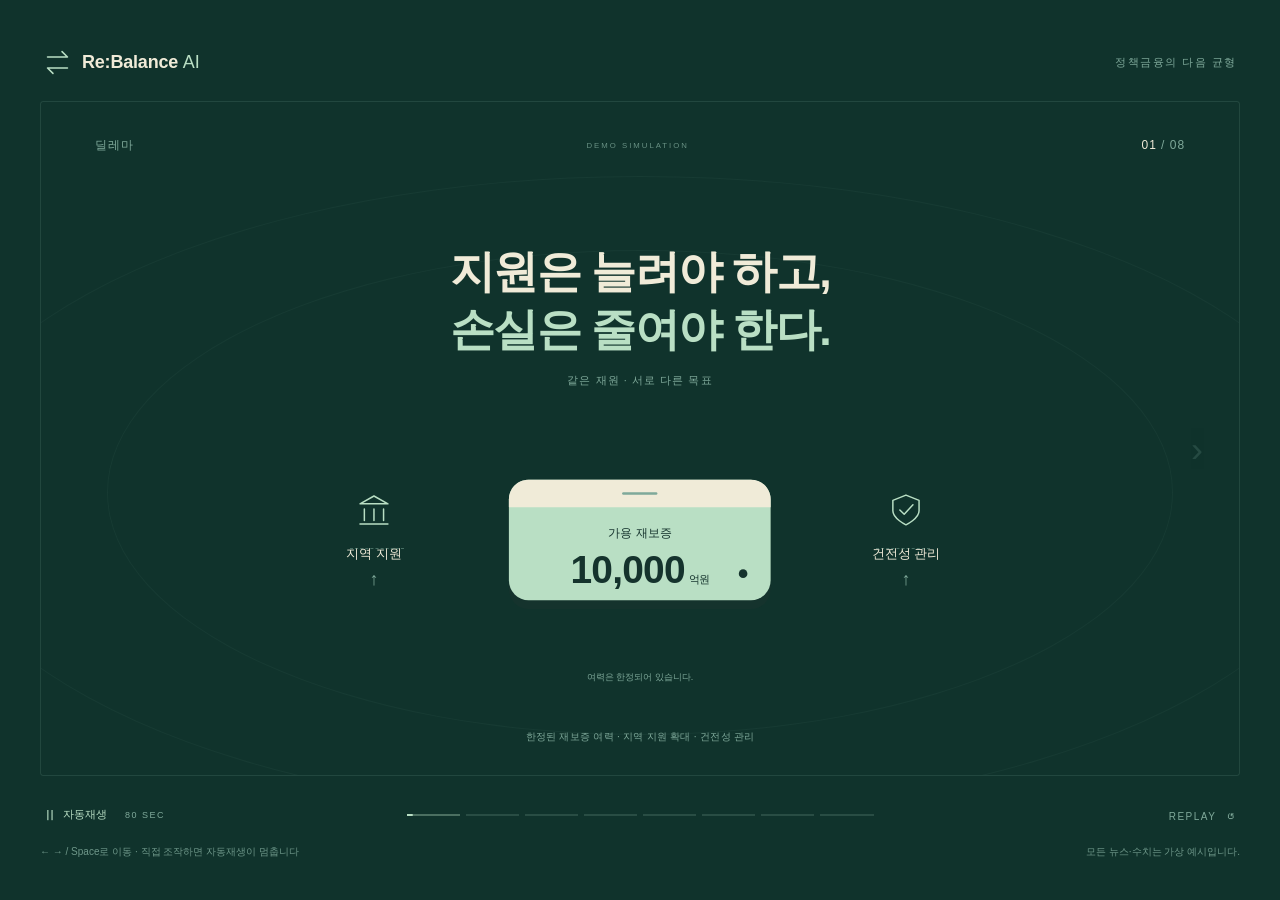
==== index.html @ 1bd6ced4 "Add Re:Balance AI interactive financial motion demo" ====
<!doctype html>
<html lang="ko">
  <head>
    <meta charset="utf-8">
    <meta name="viewport" content="width=device-width, initial-scale=1">
    <meta name="theme-color" content="#10332C">
    <meta name="description" content="Re:Balance AI — 지역경제 신호를 정책금융의 선택지로. 80초 인터랙티브 모션그래픽 데모.">
    <title>Re:Balance AI · 정책금융을 설계하는 AI</title>
    <link rel="icon" href="data:image/svg+xml,%3Csvg xmlns='http://www.w3.org/2000/svg' viewBox='0 0 64 64'%3E%3Crect width='64' height='64' rx='16' fill='%2310332C'/%3E%3Cpath d='M17 24h30l-9-9M47 40H17l9 9' stroke='%23B9DFC4' stroke-width='5' fill='none'/%3E%3C/svg%3E">
    <link rel="stylesheet" href="styles.css">
    <script src="app.js" defer></script>
  </head>
  <body>
    <svg class="svg-library" xmlns="http://www.w3.org/2000/svg" aria-hidden="true">
      <defs>
        <symbol id="icon-balance" viewBox="0 0 32 32"><path d="M5 10h22l-6-6M27 22H5l6 6"/></symbol>
        <symbol id="icon-check" viewBox="0 0 24 24"><path d="m5 12 4 4L19 6"/></symbol>
        <symbol id="icon-arrow" viewBox="0 0 24 24"><path d="M5 12h14m-6-6 6 6-6 6"/></symbol>
        <symbol id="icon-bank" viewBox="0 0 48 48"><path d="m8 17 16-9 16 9H8Zm5 6v13m11-13v13m11-13v13M8 40h32"/></symbol>
        <symbol id="icon-shield" viewBox="0 0 48 48"><path d="m24 7 15 6v12c0 9-15 16-15 16S9 34 9 25V13l15-6Z"/><path d="m17 24 5 5 10-11"/></symbol>
        <symbol id="icon-document" viewBox="0 0 48 48"><path d="M12 7h17l8 8v26H12V7Zm17 0v9h8M18 23h13M18 29h13M18 35h7"/></symbol>
        <symbol id="icon-coin" viewBox="0 0 48 48"><circle cx="24" cy="24" r="17"/><path d="M17 20h14m-14 8h14m-7-14v20"/></symbol>
        <symbol id="icon-trend" viewBox="0 0 48 48"><path d="M10 36V12m0 24h29M15 29l9-10 6 5 9-13m-9 0h9v9"/></symbol>
        <symbol id="object-pool" viewBox="0 0 320 170">
          <rect x="8" y="26" width="304" height="140" rx="23" fill="var(--dark)"/>
          <rect x="8" y="16" width="304" height="140" rx="23" fill="var(--mint)"/>
          <path d="M31 16h258c13 0 23 10 23 23v9H8v-9c0-13 10-23 23-23Z" fill="var(--cream)"/>
          <path d="M141 32h38" stroke="var(--muted)" stroke-width="3" stroke-linecap="round"/>
          <circle cx="280" cy="125" r="5" fill="var(--dark)"/>
        </symbol>
      </defs>
    </svg>

    <main class="experience" aria-label="Re:Balance AI 인터랙티브 제품 데모">
      <header class="masthead">
        <a class="wordmark" href="#" id="brand-replay" aria-label="Re:Balance AI 처음부터 재생">
          <svg class="icon brand-icon" aria-hidden="true"><use href="#icon-balance"/></svg>
          <span>Re:Balance <span class="wordmark-ai">AI</span></span>
        </a>
        <span class="masthead-note">정책금융의 다음 균형</span>
      </header>

      <section class="stage" id="stage" aria-label="8개 장면의 모션그래픽" aria-describedby="instructions">
        <div class="orbit orbit-one" aria-hidden="true"></div>
        <div class="orbit orbit-two" aria-hidden="true"></div>
        <div class="stage-meta">
          <span id="chapter">딜레마</span>
          <span class="simulation-label">DEMO SIMULATION</span>
          <span id="scene-number">01 <span class="total">/ 08</span></span>
        </div>
        <div class="scene-host" id="scene-host"></div>
        <button class="edge-nav edge-prev" id="edge-prev" aria-label="이전 장면" disabled><span>‹</span></button>
        <button class="edge-nav edge-next" id="edge-next" aria-label="다음 장면"><span>›</span></button>
        <p class="stage-subtitle" id="stage-subtitle"></p>
      </section>

      <details class="mobile-transcript" id="mobile-transcript">
        <summary>내용 크게 보기 <span aria-hidden="true">＋</span></summary>
        <div id="transcript-content"></div>
      </details>

      <footer class="transport">
        <div class="playback">
          <button class="play-toggle" id="play-toggle" aria-label="자동재생 일시정지" aria-pressed="true"><span id="play-icon" aria-hidden="true">Ⅱ</span><span id="play-label">자동재생</span></button>
          <span id="runtime">80 SEC</span>
        </div>
        <nav class="timeline" id="timeline" aria-label="장면 선택"></nav>
        <button class="replay" id="replay">REPLAY <span aria-hidden="true">↺</span></button>
      </footer>
      <div class="experience-notes">
        <p id="instructions"><span class="desktop-hint">← → / Space로 이동</span><span class="mobile-hint">화면 양쪽을 터치해 이동</span> · 직접 조작하면 자동재생이 멈춥니다</p>
        <p>모든 뉴스·수치는 가상 예시입니다.</p>
      </div>
      <p class="sr-only" id="scene-announcement" role="status" aria-live="polite" aria-atomic="true"></p>
      <noscript><p class="noscript">이 데모를 보려면 브라우저의 JavaScript를 켜 주세요.</p></noscript>
    </main>
  </body>
</html>
---- styles.css ----
:root {
  color-scheme: dark;
  --background: #10332c;
  --mint: #b9dfc4;
  --cream: #f0ebd8;
  --muted: #7fa99a;
  --gold: #e3c26b;
  --risk: #ed8a5c;
  --dark: #15332d;
  --ease: cubic-bezier(.22, 1, .36, 1);
  --duration: 800ms;
  font-family: Pretendard, "Apple SD Gothic Neo", "Noto Sans KR", Arial, sans-serif;
}

* { box-sizing: border-box; }
body { margin: 0; background: var(--background); color: var(--cream); }
button, a { -webkit-tap-highlight-color: transparent; }
button { font: inherit; color: inherit; background: none; border: 0; cursor: pointer; }
a { color: inherit; text-decoration: none; }
button:focus-visible, a:focus-visible { outline: 2px solid var(--gold); outline-offset: 5px; border-radius: 4px; }
button:disabled { cursor: default; }
.svg-library { position: absolute; width: 0; height: 0; overflow: hidden; }
.sr-only { position: absolute; width: 1px; height: 1px; overflow: hidden; clip-path: inset(50%); white-space: nowrap; }
.icon { width: 24px; height: 24px; fill: none; stroke: currentColor; stroke-width: 1.7; stroke-linecap: round; stroke-linejoin: round; }
.experience { width: min(1440px, calc(100% - 80px)); margin: 0 auto; padding: 28px 0 20px; min-height: 100svh; display: flex; flex-direction: column; justify-content: center; }
.masthead { display: flex; align-items: center; justify-content: space-between; padding: 0 3px 24px; }
.wordmark { display: inline-flex; align-items: center; gap: 10px; font-size: 18px; font-weight: 700; letter-spacing: -.2px; }
.brand-icon { color: var(--mint); width: 29px; height: 29px; }
.wordmark-ai { font-weight: 400; color: var(--mint); }
.masthead-note { font-size: 11px; color: var(--muted); letter-spacing: 1.5px; }
.stage { position: relative; width: 100%; aspect-ratio: 16 / 9; isolation: isolate; overflow: hidden; container-type: inline-size; border: 1px solid rgb(127 169 154 / .17); border-radius: 3px; }
.orbit { position: absolute; border: 1px solid rgb(127 169 154 / .065); border-radius: 50%; pointer-events: none; z-index: -1; }
.orbit-one { width: 89%; height: 72%; left: 5.5%; top: 22%; }
.orbit-two { width: 119%; height: 95%; left: -9.5%; top: 11%; }
.stage-meta { position: absolute; top: 5.2%; left: 4.5%; right: 4.5%; display: flex; align-items: center; justify-content: space-between; color: var(--muted); font-size: clamp(9px, 1cqw, 15px); z-index: 3; }
#chapter { letter-spacing: 1px; }
#scene-number { color: var(--cream); font-variant-numeric: tabular-nums; letter-spacing: 1px; }
.total { color: var(--muted); }
.simulation-label { font-size: clamp(7px, .65cqw, 10px); letter-spacing: 2px; opacity: .8; }
.scene-host { position: absolute; inset: 0; }
.scene { position: absolute; inset: 0; display: flex; align-items: center; flex-direction: column; padding: 11.8% 9% 8%; opacity: 1; }
.scene.is-entering { animation: scene-enter var(--duration) var(--ease) both; }
.scene.is-leaving { animation: scene-leave var(--duration) var(--ease) both; pointer-events: none; }
.scene-title { margin: 0; flex: none; text-align: center; font-weight: 750; font-size: clamp(18px, 3.75cqw, 54px); letter-spacing: -.035em; line-height: 1.28; }
.scene-title .accent { color: var(--mint); }
.scene-kicker { margin: 1.3cqw 0 0; font-size: clamp(9px, .9cqw, 13px); letter-spacing: .1em; color: var(--muted); }
.scene-art { position: relative; flex: 1; min-height: 0; width: 100%; margin-top: 2cqw; display: flex; align-items: center; justify-content: center; }
.stage-subtitle { position: absolute; bottom: 4.5%; left: 9%; right: 9%; margin: 0; color: var(--muted); text-align: center; font-size: clamp(8px, .85cqw, 12px); letter-spacing: .025em; line-height: 1.5; z-index: 3; pointer-events: none; }
.edge-nav { position: absolute; top: 16%; bottom: 13%; width: 7%; z-index: 4; font-size: clamp(24px, 3cqw, 38px); color: var(--muted); transition: color 300ms, background 300ms; }
.edge-prev { left: 0; }
.edge-next { right: 0; }
.edge-nav span { opacity: .2; transition: opacity 300ms; }
.edge-nav:not(:disabled):hover span, .edge-nav:focus-visible span { opacity: 1; }
.edge-nav:disabled span { opacity: 0; }
.edge-nav:focus-visible { outline-offset: -6px; }
.transport { display: grid; grid-template-columns: 1fr 1.4fr 1fr; gap: 30px; align-items: center; padding: 21px 3px 12px; }
.playback { display: flex; align-items: center; gap: 18px; }
.play-toggle { display: inline-flex; gap: 9px; align-items: center; font-size: 11px; color: var(--mint); padding: 8px 0; white-space: nowrap; }
#play-icon { width: 11px; font-size: 14px; line-height: 1; }
#runtime { font-size: 9px; color: var(--muted); letter-spacing: 1.5px; white-space: nowrap; }
.timeline { display: flex; gap: 6px; width: 100%; }
.timeline-button { position: relative; flex: 1; height: 30px; padding: 12px 0; }
.timeline-track { display: block; height: 2px; background: rgb(127 169 154 / .22); overflow: hidden; }
.timeline-fill { display: block; height: 100%; background: var(--mint); transform: scaleX(0); transform-origin: left; }
.timeline-button.is-complete .timeline-fill { transform: scaleX(1); background: var(--muted); }
.timeline-button[aria-current="step"] .timeline-track { background: rgb(185 223 196 / .35); }
.timeline-button:hover .timeline-track { background: var(--muted); }
.replay { justify-self: end; font-size: 10px; letter-spacing: 1.5px; color: var(--muted); padding: 9px 0 9px 9px; }
.replay span { margin-left: 7px; font-size: 15px; }
.replay:hover { color: var(--cream); }
.experience-notes { display: flex; align-items: center; justify-content: space-between; gap: 15px; color: var(--muted); font-size: 10px; line-height: 1.6; opacity: .85; }
.experience-notes p { margin: 0; }
.mobile-hint { display: none; }
.mobile-transcript { display: none; }
.noscript { text-align: center; }

/* Shared graphic language: flat pools, paper, restrained dotted paths. */
.reveal { opacity: 0; animation: reveal 750ms var(--ease) var(--delay, 0ms) both; }
.check { display: inline-flex; color: var(--mint); }
.check .icon { width: 1.4cqw; height: 1.4cqw; }
.connector { width: 7cqw; height: 1px; border-top: 1px dashed var(--muted); opacity: .55; position: relative; flex: none; }
.connector::after { content: ""; position: absolute; right: 0; top: -2.5px; width: 4px; height: 4px; border-radius: 50%; background: var(--mint); animation: travel 2.6s var(--ease) infinite; }
.pool { position: relative; width: 23cqw; flex: none; }
.pool-shape { width: 100%; height: auto; display: block; overflow: visible; }
.pool-copy { position: absolute; top: 40%; left: 0; right: 0; color: var(--dark); text-align: center; }
.pool-label { font-size: 1cqw; font-weight: 500; }
.pool-value { font-size: 3.25cqw; font-weight: 700; line-height: 1.2; font-variant-numeric: tabular-nums; letter-spacing: -.02em; margin-top: .45cqw; }
.pool-unit { font-size: .9cqw; margin-left: .35cqw; font-weight: 500; }
.paper { width: 19cqw; background: var(--cream); color: var(--dark); padding: 1.65cqw 1.8cqw; position: relative; border-radius: 2px 2px 2px 10px; flex: none; }
.paper::before { content: ""; position: absolute; top: 0; right: 0; width: 1.6cqw; height: 1.6cqw; background: var(--mint); clip-path: polygon(0 0, 0 100%, 100% 100%); }
.paper-heading { display: flex; align-items: center; gap: .6cqw; font-size: .65cqw; letter-spacing: .1em; color: var(--background); opacity: .8; }
.paper-heading .icon { width: 1.4cqw; height: 1.4cqw; }
.paper p { font-size: 1.35cqw; font-weight: 600; line-height: 1.65; margin: 1.2cqw 0 .9cqw; }
.paper-ruling { display: block; width: 72%; height: 1px; background: rgb(127 169 154 / .35); margin-top: .55cqw; }
.paper-ruling.short { width: 44%; }
.micro-label { font-size: .7cqw; letter-spacing: .13em; color: var(--muted); }

/* 01 — finite resources between two goals. */
.dilemma-art { gap: 4.7cqw; margin-top: 1cqw; }
.goal { text-align: center; color: var(--mint); width: 12cqw; }
.goal .icon { width: 3.5cqw; height: 3.5cqw; }
.goal p { font-size: 1.1cqw; color: var(--cream); margin: .8cqw 0 .5cqw; }
.goal .up { font-size: 1.5cqw; color: var(--muted); }
.goal-line { position: absolute; top: 53%; width: 4.5cqw; border-top: 1px dashed rgb(127 169 154 / .5); }
.goal-line.left { left: 20.5%; }
.goal-line.right { right: 20.5%; }
.capacity-note { position: absolute; bottom: -.4cqw; left: 0; width: 100%; text-align: center; font-size: .75cqw; color: var(--muted); }

/* 02 — seventeen symbolic regions, a single local event. */
.signal-art { width: 75cqw; margin-top: 1.2cqw; }
.region-network { position: absolute; inset: 0; width: 100%; height: 100%; overflow: visible; }
.region-node { fill: var(--muted); opacity: .6; }
.region-name { fill: var(--muted); font-size: 12px; text-anchor: middle; font-family: inherit; }
.region-risk { animation: region-risk 900ms var(--ease) 1900ms both; }
.risk-outline { fill: none; stroke: var(--risk); stroke-width: 1; opacity: 0; animation: show-risk 800ms var(--ease) 2100ms both; }
.risk-mark { fill: var(--dark); font-weight: 700; font-size: 14px; text-anchor: middle; opacity: 0; animation: show-risk 600ms var(--ease) 2100ms both; }
.news-small { position: absolute; left: 3cqw; top: .8cqw; width: 19cqw; padding: 1.25cqw 1.5cqw; }
.news-small p { margin: .8cqw 0; font-size: 1.15cqw; }
.event-route { fill: none; stroke: var(--muted); stroke-width: 1; stroke-dasharray: 3 5; opacity: .7; }
.event-trace { fill: none; stroke: var(--mint); stroke-width: 2; stroke-dasharray: 260; stroke-dashoffset: 260; animation: draw-route 1800ms var(--ease) 900ms both; }
.industry-effects { position: absolute; right: 4cqw; top: 3.5cqw; display: flex; flex-direction: column; gap: .75cqw; font-size: 1cqw; color: var(--cream); }
.industry-effects span::before { content: ""; display: inline-block; width: 2cqw; border-top: 1px dashed var(--muted); vertical-align: middle; margin-right: .8cqw; }
.industry-effects b { font-weight: 500; color: var(--risk); margin-left: .5cqw; }

/* 03 + 05 — a document becomes inspectable, structured conditions. */
.extraction-art { gap: 3cqw; }
.event-fields { margin: 0; width: 27cqw; }
.event-field { display: flex; align-items: center; justify-content: space-between; gap: 1cqw; padding: .53cqw 0; border-bottom: 1px solid rgb(127 169 154 / .14); font-size: 1.05cqw; }
.event-field dt { color: var(--muted); font-size: .9cqw; }
.event-field dd { margin: 0; display: flex; gap: .8cqw; align-items: center; }
.risk-value { color: var(--risk); }
.event-field:last-child { border-bottom: 0; }
.extraction-art .micro-label { position: absolute; bottom: -1cqw; right: 5.7cqw; }
.policy-art { gap: 2.4cqw; }
.policy-note { width: 23cqw; }
.policy-note p { font-size: 1.25cqw; line-height: 1.85; }
.policy-note .paper-heading { color: var(--background); }
.compiler { flex: none; display: flex; width: 12cqw; flex-direction: column; align-items: center; gap: .7cqw; }
.compiler-name { color: var(--mint); font-size: .9cqw; white-space: nowrap; }
.compiler .connector { width: 10cqw; }
.constraints { width: 27cqw; }
.constraint { display: grid; grid-template-columns: 1fr auto 1.6cqw; align-items: center; gap: .9cqw; padding: .75cqw 0; border-bottom: 1px solid rgb(127 169 154 / .15); font-size: 1cqw; }
.constraint-value { color: var(--mint); font-size: .95cqw; }
.constraint .check { animation: reveal 350ms var(--ease) calc(var(--delay) + 300ms) both; }
.rule-status { margin: 1.1cqw 0 0; color: var(--mint); font-size: .75cqw; letter-spacing: .03em; display: flex; gap: .5cqw; align-items: center; }
.rule-status .icon { width: 1.1cqw; height: 1.1cqw; }

/* 04 — a small forecasting engine and four outputs, no dashboard. */
.forecast-art { flex-direction: column; gap: 1.8cqw; margin-top: 1.5cqw; }
.forecast-inputs { display: flex; align-items: center; justify-content: center; gap: 2.9cqw; }
.input-token { display: flex; flex-direction: column; align-items: center; gap: .4cqw; min-width: 5cqw; font-size: .9cqw; color: var(--muted); }
.input-token .icon { width: 2.4cqw; height: 2.4cqw; color: var(--mint); }
.forecast-engine { position: relative; width: 8cqw; height: 3.5cqw; border: 1px solid rgb(185 223 196 / .5); border-radius: 50%; display: flex; align-items: center; justify-content: center; font-size: .9cqw; color: var(--mint); }
.forecast-engine::before, .forecast-engine::after { content: ""; position: absolute; width: 1px; height: 1.9cqw; left: 50%; background: repeating-linear-gradient(to bottom, var(--muted) 0 2px, transparent 2px 5px); }
.forecast-engine::before { bottom: 100%; }
.forecast-engine::after { top: 100%; }
.forecast-feed { position: absolute; width: 28cqw; height: 1.8cqw; left: 50%; top: -1.8cqw; transform: translateX(-50%); border: 1px dashed rgb(127 169 154 / .4); border-top: 0; border-radius: 0 0 50% 50%; }
.forecast-outputs { width: 100%; display: grid; grid-template-columns: repeat(4, 1fr); gap: 2cqw; text-align: center; }
.forecast-metric { margin: 0; }
.forecast-metric dt { color: var(--muted); font-size: .9cqw; margin-bottom: .7cqw; }
.forecast-metric dd { font-variant-numeric: tabular-nums; margin: 0; color: var(--mint); font-size: 2.9cqw; font-weight: 600; letter-spacing: -.02em; white-space: nowrap; }
.metric-unit { font-size: 1.05cqw; margin-left: .3cqw; color: var(--muted); }
.forecast-metric.loss dd { color: var(--cream); }

/* 06 — allocations shift, three alternatives remain for the human. */
.portfolio-art { flex-direction: column; gap: 1.1cqw; margin-top: 1.1cqw; }
.allocation { display: flex; align-items: center; gap: 2cqw; }
.allocation-pool { width: 12.3cqw; }
.allocation-pool .pool-label { font-size: .65cqw; }
.allocation-pool .pool-value { font-size: 1.8cqw; }
.allocation-pool .pool-unit { font-size: .65cqw; }
.allocation-visual { display: flex; flex-direction: column; gap: .7cqw; }
.allocation-caption { display: flex; align-items: center; justify-content: space-between; font-size: .75cqw; color: var(--muted); gap: 2cqw; }
.scenario-count { color: var(--gold); font-variant-numeric: tabular-nums; }
.allocation-bars { display: flex; gap: .4cqw; height: 4.5cqw; align-items: flex-end; width: 28cqw; }
.allocation-bar { flex: 1; height: var(--initial-height); background: var(--muted); border-radius: 2px 2px 0 0; opacity: .6; transition: height 1200ms var(--ease), background 900ms var(--ease); }
.allocation-bars.is-calculated .allocation-bar { height: var(--target-height); background: var(--mint); opacity: .85; }
.portfolio-options { display: flex; width: 60cqw; justify-content: center; gap: 3cqw; margin-top: .8cqw; }
.portfolio-option { width: 18cqw; padding: 1cqw 0; text-align: center; border-bottom: 1px solid rgb(127 169 154 / .25); transition: border-color 450ms var(--ease), color 450ms var(--ease); }
.portfolio-name { display: flex; justify-content: center; align-items: center; gap: .6cqw; font-size: 1.3cqw; font-weight: 600; }
.selection-mark { font-size: .85cqw; color: var(--mint); opacity: 0; }
.portfolio-option[aria-pressed="true"] { color: var(--mint); border-color: var(--mint); }
.portfolio-option[aria-pressed="true"] .selection-mark { opacity: 1; }
.portfolio-traits { display: flex; flex-direction: column; gap: .5cqw; margin-top: .9cqw; font-size: .9cqw; color: var(--muted); }
.human-choice { margin: .7cqw 0 0; font-size: .85cqw; color: var(--cream); }
.human-choice span { color: var(--muted); margin-right: .6cqw; }

/* 07 — identical pools, one shock, a comparable remaining capacity. */
.stress-scene { padding-top: 10.4%; }
.stress-scene .scene-title { font-size: 3.3cqw; }
.stress-art { display: flex; flex-direction: column; margin-top: 1cqw; gap: .8cqw; }
.shock-event { color: var(--risk); font-size: 1cqw; display: flex; align-items: center; gap: .7cqw; }
.risk-badge { width: 1.4cqw; height: 1.4cqw; border: 1px solid var(--risk); border-radius: 50%; display: inline-flex; align-items: center; justify-content: center; font-size: .85cqw; }
.stress-pools { display: flex; gap: 8cqw; align-items: center; }
.stress-case { text-align: center; }
.stress-case-title { font-size: .95cqw; margin: 0 0 .4cqw; display: flex; align-items: center; gap: .5cqw; justify-content: center; }
.stress-case .pool { width: 18cqw; }
.stress-case .pool-label { font-size: .8cqw; }
.stress-case .pool-value { font-size: 2.5cqw; }
.stress-case .pool-unit { font-size: .75cqw; }
.stress-case.current .pool-value { color: var(--dark); }
.stress-case.current .pool { --mint: #f0ebd8; --cream: #ed8a5c; }
.stress-case.balanced .stress-case-title { color: var(--mint); }
.stress-scenarios { display: flex; gap: .6cqw; }
.stress-button { font-size: .8cqw; padding: .65cqw 1.05cqw; border: 1px solid rgb(127 169 154 / .3); border-radius: 20px; color: var(--muted); transition: background 300ms, color 300ms, border-color 300ms; }
.stress-button[aria-pressed="true"] { color: var(--cream); border-color: var(--gold); }
.stress-principle { text-align: center; margin-top: .4cqw; font-size: 1cqw; line-height: 1.3; }
.stress-principle strong { color: var(--cream); font-size: 1cqw; font-weight: 600; }
.stress-principle p { margin: .55cqw 0 0; color: var(--muted); font-size: .72cqw; line-height: 1.6; }
.stress-principle p span { margin: 0 .6cqw; opacity: .4; }

/* 08 — from measurement to policy design. */
.closing-scene { justify-content: center; padding: 9% 6%; }
.legacy-label { position: absolute; top: 21%; left: 0; right: 0; text-align: center; font-size: 1cqw; line-height: 1.7; color: var(--muted); animation: legacy-out 900ms var(--ease) 1100ms both; }
.legacy-label span { display: block; font-size: .8cqw; }
.closing-title { font-size: 3.6cqw; margin: 0; line-height: 1.4; }
.closing-brand { display: flex; align-items: center; justify-content: center; gap: .9cqw; margin: 2.8cqw 0 .7cqw; font-size: 2.7cqw; font-weight: 600; letter-spacing: -.02em; }
.closing-brand .icon { width: 3cqw; height: 3cqw; color: var(--mint); }
.closing-tagline { margin: 0; color: var(--muted); font-size: .9cqw; letter-spacing: .07em; }
.engine-flow { display: flex; gap: 1.1cqw; align-items: center; justify-content: center; margin-top: 3cqw; color: var(--muted); font-size: .72cqw; letter-spacing: .14em; }
.engine-flow .icon { width: 1cqw; height: 1cqw; }
.closing-choice { font-size: 1cqw; color: var(--cream); margin-top: 2cqw; }
.closing-replay { font-size: .8cqw; color: var(--mint); padding: .7cqw 1cqw; letter-spacing: .13em; }

@keyframes scene-enter { from { opacity: 0; transform: translateY(10px); } to { opacity: 1; transform: translateY(0); } }
@keyframes scene-leave { to { opacity: 0; transform: translateY(-8px); } }
@keyframes reveal { from { opacity: 0; transform: translateY(12px) scale(.98); } to { opacity: 1; transform: translateY(0) scale(1); } }
@keyframes travel { from { transform: translateX(-6cqw); opacity: 0; } 25% { opacity: 1; } to { transform: translateX(0); opacity: 0; } }
@keyframes region-risk { from { fill: var(--muted); opacity: .6; } to { fill: var(--risk); opacity: 1; } }
@keyframes show-risk { to { opacity: 1; } }
@keyframes draw-route { to { stroke-dashoffset: 0; } }
@keyframes legacy-out { to { opacity: 0; transform: translateX(-20px); } }

@media (max-width: 900px) {
  .experience { width: calc(100% - 40px); padding: 20px 0; }
  .transport { gap: 20px; }
  .playback { gap: 10px; }
  .experience-notes { font-size: 9px; }
}
@media (min-width: 901px) and (min-height: 600px) {
  .experience { width: min(1440px, calc(100% - 80px), calc((100svh - 190px) * 16 / 9)); }
}
@media (max-width: 600px) {
  .experience { width: calc(100% - 24px); padding: 24px 0; }
  .masthead { padding-bottom: 20px; }
  .wordmark { font-size: 16px; gap: 7px; }
  .brand-icon { width: 25px; height: 25px; }
  .masthead-note { font-size: 9px; letter-spacing: .5px; }
  .stage { border-radius: 2px; }
  .stage-meta { top: 5%; font-size: 9px; }
  .simulation-label { font-size: 7px; letter-spacing: .5px; }
  .scene { padding: 11.3% 8% 7%; }
  .scene-title { font-size: 4.5cqw; letter-spacing: -.025em; }
  .scene-kicker { font-size: 2.1cqw; margin-top: 1.1cqw; }
  .stage-subtitle { bottom: 3.7%; left: 7%; right: 7%; font-size: max(8px, 1.9cqw); letter-spacing: 0; }
  .scene-art { margin-top: 1.5cqw; }
  .pool { width: 25cqw; }
  .pool-label { font-size: 2cqw; }
  .pool-value { font-size: 4cqw; margin-top: .3cqw; }
  .pool-unit { font-size: 1.6cqw; }
  .goal { width: 15cqw; }
  .goal p { font-size: 2.1cqw; }
  .goal .icon { width: 5cqw; height: 5cqw; }
  .goal .up { font-size: 2.5cqw; }
  .dilemma-art { gap: 3.5cqw; }
  .capacity-note { font-size: 1.65cqw; bottom: -1.6cqw; }
  .goal-line { width: 3cqw; }
  .paper { width: 23cqw; padding: 1.8cqw; }
  .paper-heading { font-size: 1.5cqw; letter-spacing: .02em; }
  .paper-heading .icon { width: 2.2cqw; height: 2.2cqw; }
  .paper p { font-size: 2.15cqw; margin: 1.2cqw 0; line-height: 1.5; }
  .news-small { width: 25cqw; top: -.5cqw; left: 0; }
  .news-small p { font-size: 2cqw; }
  .region-name { font-size: 16px; }
  .industry-effects { right: 0; top: 1cqw; font-size: 2cqw; gap: .9cqw; }
  .extraction-art { gap: 2cqw; }
  .connector { width: 5cqw; }
  .event-fields { width: 39cqw; }
  .event-field { padding: .2cqw 0; font-size: 1.95cqw; }
  .event-field dt { font-size: 1.85cqw; }
  .check .icon { width: 2cqw; height: 2cqw; }
  .extraction-art .micro-label { font-size: 1.45cqw; bottom: -1.5cqw; right: 3cqw; }
  .forecast-art { gap: 1.4cqw; }
  .input-token { font-size: 2cqw; gap: .5cqw; }
  .input-token .icon { width: 3.4cqw; height: 3.4cqw; }
  .forecast-engine { width: 13cqw; height: 4.5cqw; font-size: 1.85cqw; }
  .forecast-metric dt { font-size: 1.9cqw; margin-bottom: .6cqw; }
  .forecast-metric dd { font-size: 3.9cqw; }
  .metric-unit { font-size: 2cqw; margin-left: .2cqw; }
  .forecast-outputs { gap: .8cqw; }
  .policy-art { gap: 1.5cqw; }
  .policy-note { width: 30cqw; }
  .policy-note p { font-size: 2cqw; }
  .compiler { width: 12cqw; gap: 1.2cqw; }
  .compiler-name { font-size: 1.65cqw; white-space: normal; text-align: center; }
  .compiler .connector { width: 9cqw; }
  .constraints { width: 39cqw; }
  .constraint { grid-template-columns: 1fr auto 2cqw; gap: .5cqw; padding: .75cqw 0; font-size: 1.9cqw; }
  .constraint-value { font-size: 1.75cqw; }
  .rule-status { font-size: 1.7cqw; margin-top: 1.1cqw; }
  .rule-status .icon { width: 2cqw; height: 2cqw; }
  .allocation-pool { width: 18cqw; }
  .allocation-pool .pool-label { font-size: 1.5cqw; }
  .allocation-pool .pool-value { font-size: 2.7cqw; }
  .allocation-pool .pool-unit { font-size: 1.2cqw; }
  .allocation-caption { font-size: 1.65cqw; }
  .allocation-bars { height: 5.5cqw; width: 35cqw; }
  .portfolio-options { width: 77cqw; gap: 2cqw; margin-top: .5cqw; }
  .portfolio-option { width: 24cqw; padding: 1.1cqw 0; }
  .portfolio-name { font-size: 2.35cqw; }
  .selection-mark { font-size: 1.8cqw; }
  .portfolio-traits { font-size: 1.9cqw; gap: .4cqw; margin-top: .6cqw; }
  .human-choice { font-size: 1.9cqw; margin: .6cqw 0 0; }
  .stress-scene { padding-top: 9.5%; padding-bottom: 5%; }
  .stress-scene .scene-title { font-size: 4cqw; }
  .stress-art { gap: .4cqw; margin-top: .7cqw; }
  .shock-event { font-size: 1.95cqw; }
  .risk-badge { width: 2.2cqw; height: 2.2cqw; font-size: 1.7cqw; }
  .stress-case-title { font-size: 1.9cqw; margin-bottom: .3cqw; }
  .stress-case .pool { width: 21cqw; }
  .stress-case .pool-label { font-size: 1.75cqw; }
  .stress-case .pool-value { font-size: 3.5cqw; }
  .stress-case .pool-unit { font-size: 1.5cqw; }
  .stress-pools { gap: 9cqw; }
  .stress-button { font-size: 1.9cqw; padding: 1.05cqw 1.5cqw; }
  .stress-principle { margin-top: .3cqw; font-size: 1.95cqw; line-height: 1.2; }
  .stress-principle strong { font-size: 1.95cqw; }
  .stress-principle p { font-size: 1.55cqw; margin-top: .3cqw; line-height: 1.45; }
  .stress-principle p span { display: none; }
  .stress-principle p .principle-line { display: block; margin: 0; opacity: 1; }
  .closing-title { font-size: 4.1cqw; }
  .legacy-label { font-size: 2.5cqw; }
  .legacy-label span { font-size: 2cqw; }
  .closing-brand { font-size: 4cqw; margin-top: 3cqw; }
  .closing-brand .icon { width: 4.5cqw; height: 4.5cqw; }
  .closing-tagline { font-size: 1.9cqw; letter-spacing: .02em; }
  .engine-flow { font-size: 1.7cqw; gap: 1cqw; letter-spacing: .02em; margin-top: 2.4cqw; }
  .engine-flow .icon { width: 2cqw; height: 2cqw; }
  .closing-choice { font-size: 2.2cqw; margin-top: 2cqw; margin-bottom: .7cqw; }
  .closing-replay { font-size: 2cqw; }
  .transport { grid-template-columns: auto 1fr auto; gap: 14px; padding: 15px 2px 9px; }
  .play-toggle { font-size: 10px; min-height: 44px; }
  #runtime { display: none; }
  .timeline { gap: 4px; }
  .timeline-button { height: 44px; padding: 20px 0; }
  .replay { font-size: 9px; padding-left: 0; min-height: 44px; }
  .replay span { margin-left: 3px; }
  .experience-notes { align-items: flex-start; flex-direction: column; gap: 5px; font-size: 10px; }
  .desktop-hint { display: none; }
  .mobile-hint { display: inline; }
  .mobile-transcript { display: block; color: var(--muted); border-bottom: 1px solid rgb(127 169 154 / .17); margin-top: 12px; font-size: 12px; line-height: 1.7; }
  .mobile-transcript summary { cursor: pointer; display: flex; align-items: center; justify-content: space-between; min-height: 44px; list-style: none; }
  .mobile-transcript summary::-webkit-details-marker { display: none; }
  .mobile-transcript summary span { color: var(--mint); }
  .mobile-transcript summary:focus-visible { outline: 2px solid var(--gold); outline-offset: 2px; }
  .mobile-transcript[open] summary span { transform: rotate(45deg); }
  #transcript-content { color: var(--cream); padding-bottom: 14px; }
  #transcript-content p { margin: 0 0 8px; font-weight: 500; }
  #transcript-content ul { padding: 0; margin: 0; list-style: none; color: var(--muted); }
  #transcript-content li + li { margin-top: 4px; }
}
@media (prefers-reduced-motion: reduce) {
  *, *::before, *::after { animation-duration: 1ms !important; animation-delay: 0ms !important; animation-iteration-count: 1 !important; transition-duration: 1ms !important; }
  .connector::after { display: none; }
}
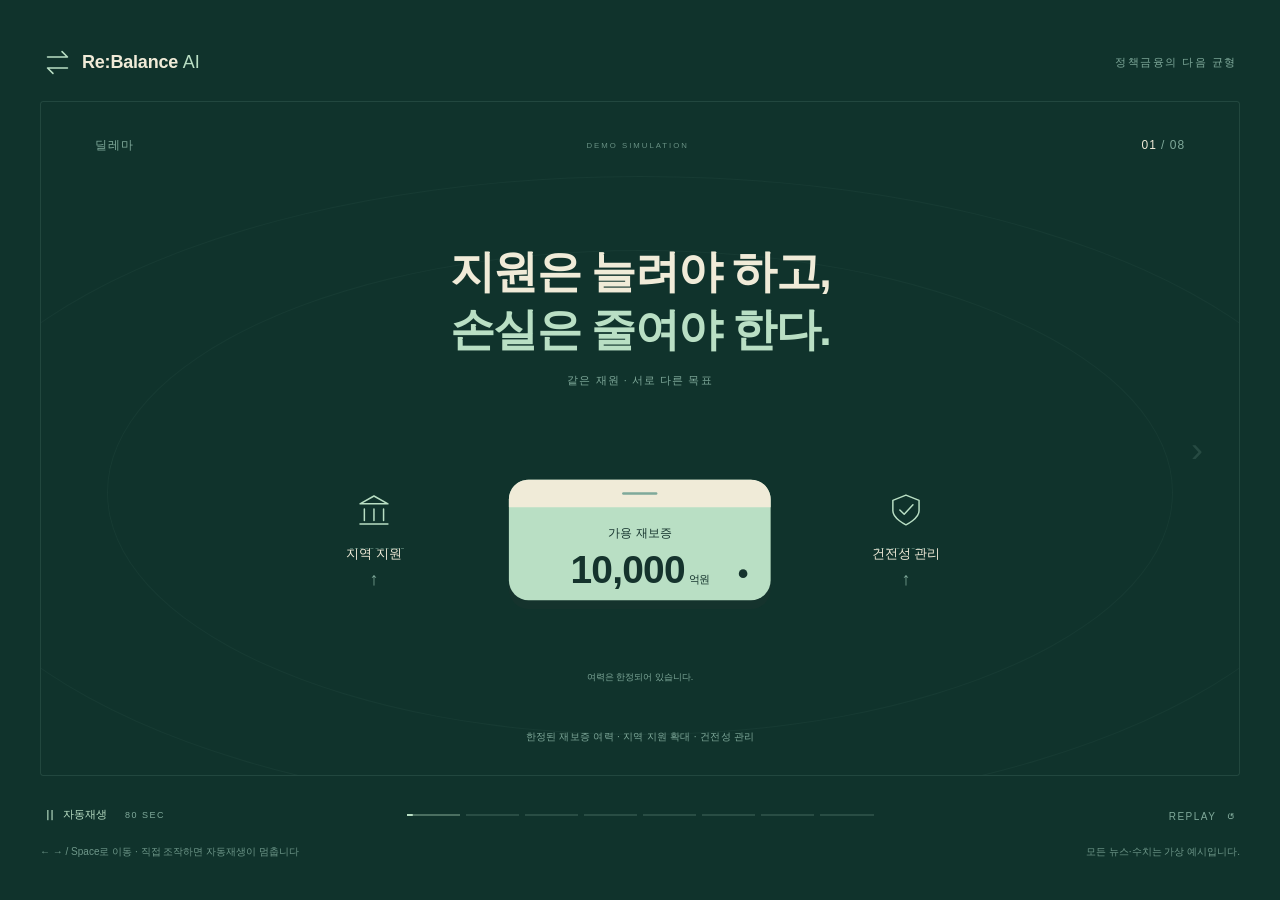
==== commit 4938c528: "Make Re:Balance demo self-contained for single-file viewing" ====
--- a/index.html
+++ b/index.html
@@ -7,8 +7,375 @@
     <meta name="description" content="Re:Balance AI — 지역경제 신호를 정책금융의 선택지로. 80초 인터랙티브 모션그래픽 데모.">
     <title>Re:Balance AI · 정책금융을 설계하는 AI</title>
     <link rel="icon" href="data:image/svg+xml,%3Csvg xmlns='http://www.w3.org/2000/svg' viewBox='0 0 64 64'%3E%3Crect width='64' height='64' rx='16' fill='%2310332C'/%3E%3Cpath d='M17 24h30l-9-9M47 40H17l9 9' stroke='%23B9DFC4' stroke-width='5' fill='none'/%3E%3C/svg%3E">
-    <link rel="stylesheet" href="styles.css">
-    <script src="app.js" defer></script>
+    <!-- REBALANCE:STYLES:START -->
+    <style>
+:root {
+  color-scheme: dark;
+  --background: #10332c;
+  --mint: #b9dfc4;
+  --cream: #f0ebd8;
+  --muted: #7fa99a;
+  --gold: #e3c26b;
+  --risk: #ed8a5c;
+  --dark: #15332d;
+  --ease: cubic-bezier(.22, 1, .36, 1);
+  --duration: 800ms;
+  font-family: Pretendard, "Apple SD Gothic Neo", "Noto Sans KR", Arial, sans-serif;
+}
+
+* { box-sizing: border-box; }
+body { margin: 0; background: var(--background); color: var(--cream); }
+button, a { -webkit-tap-highlight-color: transparent; }
+button { font: inherit; color: inherit; background: none; border: 0; cursor: pointer; }
+a { color: inherit; text-decoration: none; }
+button:focus-visible, a:focus-visible { outline: 2px solid var(--gold); outline-offset: 5px; border-radius: 4px; }
+button:disabled { cursor: default; }
+.svg-library { position: absolute; width: 0; height: 0; overflow: hidden; }
+.sr-only { position: absolute; width: 1px; height: 1px; overflow: hidden; clip-path: inset(50%); white-space: nowrap; }
+.icon { width: 24px; height: 24px; fill: none; stroke: currentColor; stroke-width: 1.7; stroke-linecap: round; stroke-linejoin: round; }
+.experience { width: min(1440px, calc(100% - 80px)); margin: 0 auto; padding: 28px 0 20px; min-height: 100svh; display: flex; flex-direction: column; justify-content: center; }
+.masthead { display: flex; align-items: center; justify-content: space-between; padding: 0 3px 24px; }
+.wordmark { display: inline-flex; align-items: center; gap: 10px; font-size: 18px; font-weight: 700; letter-spacing: -.2px; }
+.brand-icon { color: var(--mint); width: 29px; height: 29px; }
+.wordmark-ai { font-weight: 400; color: var(--mint); }
+.masthead-note { font-size: 11px; color: var(--muted); letter-spacing: 1.5px; }
+.stage { position: relative; width: 100%; aspect-ratio: 16 / 9; isolation: isolate; overflow: hidden; container-type: inline-size; border: 1px solid rgb(127 169 154 / .17); border-radius: 3px; }
+.orbit { position: absolute; border: 1px solid rgb(127 169 154 / .065); border-radius: 50%; pointer-events: none; z-index: -1; }
+.orbit-one { width: 89%; height: 72%; left: 5.5%; top: 22%; }
+.orbit-two { width: 119%; height: 95%; left: -9.5%; top: 11%; }
+.stage-meta { position: absolute; top: 5.2%; left: 4.5%; right: 4.5%; display: flex; align-items: center; justify-content: space-between; color: var(--muted); font-size: clamp(9px, 1cqw, 15px); z-index: 3; }
+#chapter { letter-spacing: 1px; }
+#scene-number { color: var(--cream); font-variant-numeric: tabular-nums; letter-spacing: 1px; }
+.total { color: var(--muted); }
+.simulation-label { font-size: clamp(7px, .65cqw, 10px); letter-spacing: 2px; opacity: .8; }
+.scene-host { position: absolute; inset: 0; }
+.scene { position: absolute; inset: 0; display: flex; align-items: center; flex-direction: column; padding: 11.8% 9% 8%; opacity: 1; }
+.scene.is-entering { animation: scene-enter var(--duration) var(--ease) both; }
+.scene.is-leaving { animation: scene-leave var(--duration) var(--ease) both; pointer-events: none; }
+.scene-title { margin: 0; flex: none; text-align: center; font-weight: 750; font-size: clamp(18px, 3.75cqw, 54px); letter-spacing: -.035em; line-height: 1.28; }
+.scene-title .accent { color: var(--mint); }
+.scene-kicker { margin: 1.3cqw 0 0; font-size: clamp(9px, .9cqw, 13px); letter-spacing: .1em; color: var(--muted); }
+.scene-art { position: relative; flex: 1; min-height: 0; width: 100%; margin-top: 2cqw; display: flex; align-items: center; justify-content: center; }
+.stage-subtitle { position: absolute; bottom: 4.5%; left: 9%; right: 9%; margin: 0; color: var(--muted); text-align: center; font-size: clamp(8px, .85cqw, 12px); letter-spacing: .025em; line-height: 1.5; z-index: 3; pointer-events: none; }
+.edge-nav { position: absolute; top: 16%; bottom: 13%; width: 7%; z-index: 4; font-size: clamp(24px, 3cqw, 38px); color: var(--muted); transition: color 300ms, background 300ms; }
+.edge-prev { left: 0; }
+.edge-next { right: 0; }
+.edge-nav span { opacity: .2; transition: opacity 300ms; }
+.edge-nav:not(:disabled):hover span, .edge-nav:focus-visible span { opacity: 1; }
+.edge-nav:disabled span { opacity: 0; }
+.edge-nav:focus-visible { outline-offset: -6px; }
+.transport { display: grid; grid-template-columns: 1fr 1.4fr 1fr; gap: 30px; align-items: center; padding: 21px 3px 12px; }
+.playback { display: flex; align-items: center; gap: 18px; }
+.play-toggle { display: inline-flex; gap: 9px; align-items: center; font-size: 11px; color: var(--mint); padding: 8px 0; white-space: nowrap; }
+#play-icon { width: 11px; font-size: 14px; line-height: 1; }
+#runtime { font-size: 9px; color: var(--muted); letter-spacing: 1.5px; white-space: nowrap; }
+.timeline { display: flex; gap: 6px; width: 100%; }
+.timeline-button { position: relative; flex: 1; height: 30px; padding: 12px 0; }
+.timeline-track { display: block; height: 2px; background: rgb(127 169 154 / .22); overflow: hidden; }
+.timeline-fill { display: block; height: 100%; background: var(--mint); transform: scaleX(0); transform-origin: left; }
+.timeline-button.is-complete .timeline-fill { transform: scaleX(1); background: var(--muted); }
+.timeline-button[aria-current="step"] .timeline-track { background: rgb(185 223 196 / .35); }
+.timeline-button:hover .timeline-track { background: var(--muted); }
+.replay { justify-self: end; font-size: 10px; letter-spacing: 1.5px; color: var(--muted); padding: 9px 0 9px 9px; }
+.replay span { margin-left: 7px; font-size: 15px; }
+.replay:hover { color: var(--cream); }
+.experience-notes { display: flex; align-items: center; justify-content: space-between; gap: 15px; color: var(--muted); font-size: 10px; line-height: 1.6; opacity: .85; }
+.experience-notes p { margin: 0; }
+.mobile-hint { display: none; }
+.mobile-transcript { display: none; }
+.noscript { text-align: center; }
+
+/* Shared graphic language: flat pools, paper, restrained dotted paths. */
+.reveal { opacity: 0; animation: reveal 750ms var(--ease) var(--delay, 0ms) both; }
+.check { display: inline-flex; color: var(--mint); }
+.check .icon { width: 1.4cqw; height: 1.4cqw; }
+.connector { width: 7cqw; height: 1px; border-top: 1px dashed var(--muted); opacity: .55; position: relative; flex: none; }
+.connector::after { content: ""; position: absolute; right: 0; top: -2.5px; width: 4px; height: 4px; border-radius: 50%; background: var(--mint); animation: travel 2.6s var(--ease) infinite; }
+.pool { position: relative; width: 23cqw; flex: none; }
+.pool-shape { width: 100%; height: auto; display: block; overflow: visible; }
+.pool-copy { position: absolute; top: 40%; left: 0; right: 0; color: var(--dark); text-align: center; }
+.pool-label { font-size: 1cqw; font-weight: 500; }
+.pool-value { font-size: 3.25cqw; font-weight: 700; line-height: 1.2; font-variant-numeric: tabular-nums; letter-spacing: -.02em; margin-top: .45cqw; }
+.pool-unit { font-size: .9cqw; margin-left: .35cqw; font-weight: 500; }
+.paper { width: 19cqw; background: var(--cream); color: var(--dark); padding: 1.65cqw 1.8cqw; position: relative; border-radius: 2px 2px 2px 10px; flex: none; }
+.paper::before { content: ""; position: absolute; top: 0; right: 0; width: 1.6cqw; height: 1.6cqw; background: var(--mint); clip-path: polygon(0 0, 0 100%, 100% 100%); }
+.paper-heading { display: flex; align-items: center; gap: .6cqw; font-size: .65cqw; letter-spacing: .1em; color: var(--background); opacity: .8; }
+.paper-heading .icon { width: 1.4cqw; height: 1.4cqw; }
+.paper p { font-size: 1.35cqw; font-weight: 600; line-height: 1.65; margin: 1.2cqw 0 .9cqw; }
+.paper-ruling { display: block; width: 72%; height: 1px; background: rgb(127 169 154 / .35); margin-top: .55cqw; }
+.paper-ruling.short { width: 44%; }
+.micro-label { font-size: .7cqw; letter-spacing: .13em; color: var(--muted); }
+
+/* 01 — finite resources between two goals. */
+.dilemma-art { gap: 4.7cqw; margin-top: 1cqw; }
+.goal { text-align: center; color: var(--mint); width: 12cqw; }
+.goal .icon { width: 3.5cqw; height: 3.5cqw; }
+.goal p { font-size: 1.1cqw; color: var(--cream); margin: .8cqw 0 .5cqw; }
+.goal .up { font-size: 1.5cqw; color: var(--muted); }
+.goal-line { position: absolute; top: 53%; width: 4.5cqw; border-top: 1px dashed rgb(127 169 154 / .5); }
+.goal-line.left { left: 20.5%; }
+.goal-line.right { right: 20.5%; }
+.capacity-note { position: absolute; bottom: -.4cqw; left: 0; width: 100%; text-align: center; font-size: .75cqw; color: var(--muted); }
+
+/* 02 — seventeen symbolic regions, a single local event. */
+.signal-art { width: 75cqw; margin-top: 1.2cqw; }
+.region-network { position: absolute; inset: 0; width: 100%; height: 100%; overflow: visible; }
+.region-node { fill: var(--muted); opacity: .6; }
+.region-name { fill: var(--muted); font-size: 12px; text-anchor: middle; font-family: inherit; }
+.region-risk { animation: region-risk 900ms var(--ease) 1900ms both; }
+.risk-outline { fill: none; stroke: var(--risk); stroke-width: 1; opacity: 0; animation: show-risk 800ms var(--ease) 2100ms both; }
+.risk-mark { fill: var(--dark); font-weight: 700; font-size: 14px; text-anchor: middle; opacity: 0; animation: show-risk 600ms var(--ease) 2100ms both; }
+.news-small { position: absolute; left: 3cqw; top: .8cqw; width: 19cqw; padding: 1.25cqw 1.5cqw; }
+.news-small p { margin: .8cqw 0; font-size: 1.15cqw; }
+.event-route { fill: none; stroke: var(--muted); stroke-width: 1; stroke-dasharray: 3 5; opacity: .7; }
+.event-trace { fill: none; stroke: var(--mint); stroke-width: 2; stroke-dasharray: 260; stroke-dashoffset: 260; animation: draw-route 1800ms var(--ease) 900ms both; }
+.industry-effects { position: absolute; right: 4cqw; top: 3.5cqw; display: flex; flex-direction: column; gap: .75cqw; font-size: 1cqw; color: var(--cream); }
+.industry-effects span::before { content: ""; display: inline-block; width: 2cqw; border-top: 1px dashed var(--muted); vertical-align: middle; margin-right: .8cqw; }
+.industry-effects b { font-weight: 500; color: var(--risk); margin-left: .5cqw; }
+
+/* 03 + 05 — a document becomes inspectable, structured conditions. */
+.extraction-art { gap: 3cqw; }
+.event-fields { margin: 0; width: 27cqw; }
+.event-field { display: flex; align-items: center; justify-content: space-between; gap: 1cqw; padding: .53cqw 0; border-bottom: 1px solid rgb(127 169 154 / .14); font-size: 1.05cqw; }
+.event-field dt { color: var(--muted); font-size: .9cqw; }
+.event-field dd { margin: 0; display: flex; gap: .8cqw; align-items: center; }
+.risk-value { color: var(--risk); }
+.event-field:last-child { border-bottom: 0; }
+.extraction-art .micro-label { position: absolute; bottom: -1cqw; right: 5.7cqw; }
+.policy-art { gap: 2.4cqw; }
+.policy-note { width: 23cqw; }
+.policy-note p { font-size: 1.25cqw; line-height: 1.85; }
+.policy-note .paper-heading { color: var(--background); }
+.compiler { flex: none; display: flex; width: 12cqw; flex-direction: column; align-items: center; gap: .7cqw; }
+.compiler-name { color: var(--mint); font-size: .9cqw; white-space: nowrap; }
+.compiler .connector { width: 10cqw; }
+.constraints { width: 27cqw; }
+.constraint { display: grid; grid-template-columns: 1fr auto 1.6cqw; align-items: center; gap: .9cqw; padding: .75cqw 0; border-bottom: 1px solid rgb(127 169 154 / .15); font-size: 1cqw; }
+.constraint-value { color: var(--mint); font-size: .95cqw; }
+.constraint .check { animation: reveal 350ms var(--ease) calc(var(--delay) + 300ms) both; }
+.rule-status { margin: 1.1cqw 0 0; color: var(--mint); font-size: .75cqw; letter-spacing: .03em; display: flex; gap: .5cqw; align-items: center; }
+.rule-status .icon { width: 1.1cqw; height: 1.1cqw; }
+
+/* 04 — a small forecasting engine and four outputs, no dashboard. */
+.forecast-art { flex-direction: column; gap: 1.8cqw; margin-top: 1.5cqw; }
+.forecast-inputs { display: flex; align-items: center; justify-content: center; gap: 2.9cqw; }
+.input-token { display: flex; flex-direction: column; align-items: center; gap: .4cqw; min-width: 5cqw; font-size: .9cqw; color: var(--muted); }
+.input-token .icon { width: 2.4cqw; height: 2.4cqw; color: var(--mint); }
+.forecast-engine { position: relative; width: 8cqw; height: 3.5cqw; border: 1px solid rgb(185 223 196 / .5); border-radius: 50%; display: flex; align-items: center; justify-content: center; font-size: .9cqw; color: var(--mint); }
+.forecast-engine::before, .forecast-engine::after { content: ""; position: absolute; width: 1px; height: 1.9cqw; left: 50%; background: repeating-linear-gradient(to bottom, var(--muted) 0 2px, transparent 2px 5px); }
+.forecast-engine::before { bottom: 100%; }
+.forecast-engine::after { top: 100%; }
+.forecast-feed { position: absolute; width: 28cqw; height: 1.8cqw; left: 50%; top: -1.8cqw; transform: translateX(-50%); border: 1px dashed rgb(127 169 154 / .4); border-top: 0; border-radius: 0 0 50% 50%; }
+.forecast-outputs { width: 100%; display: grid; grid-template-columns: repeat(4, 1fr); gap: 2cqw; text-align: center; }
+.forecast-metric { margin: 0; }
+.forecast-metric dt { color: var(--muted); font-size: .9cqw; margin-bottom: .7cqw; }
+.forecast-metric dd { font-variant-numeric: tabular-nums; margin: 0; color: var(--mint); font-size: 2.9cqw; font-weight: 600; letter-spacing: -.02em; white-space: nowrap; }
+.metric-unit { font-size: 1.05cqw; margin-left: .3cqw; color: var(--muted); }
+.forecast-metric.loss dd { color: var(--cream); }
+
+/* 06 — allocations shift, three alternatives remain for the human. */
+.portfolio-art { flex-direction: column; gap: 1.1cqw; margin-top: 1.1cqw; }
+.allocation { display: flex; align-items: center; gap: 2cqw; }
+.allocation-pool { width: 12.3cqw; }
+.allocation-pool .pool-label { font-size: .65cqw; }
+.allocation-pool .pool-value { font-size: 1.8cqw; }
+.allocation-pool .pool-unit { font-size: .65cqw; }
+.allocation-visual { display: flex; flex-direction: column; gap: .7cqw; }
+.allocation-caption { display: flex; align-items: center; justify-content: space-between; font-size: .75cqw; color: var(--muted); gap: 2cqw; }
+.scenario-count { color: var(--gold); font-variant-numeric: tabular-nums; }
+.allocation-bars { display: flex; gap: .4cqw; height: 4.5cqw; align-items: flex-end; width: 28cqw; }
+.allocation-bar { flex: 1; height: var(--initial-height); background: var(--muted); border-radius: 2px 2px 0 0; opacity: .6; transition: height 1200ms var(--ease), background 900ms var(--ease); }
+.allocation-bars.is-calculated .allocation-bar { height: var(--target-height); background: var(--mint); opacity: .85; }
+.portfolio-options { display: flex; width: 60cqw; justify-content: center; gap: 3cqw; margin-top: .8cqw; }
+.portfolio-option { width: 18cqw; padding: 1cqw 0; text-align: center; border-bottom: 1px solid rgb(127 169 154 / .25); transition: border-color 450ms var(--ease), color 450ms var(--ease); }
+.portfolio-name { display: flex; justify-content: center; align-items: center; gap: .6cqw; font-size: 1.3cqw; font-weight: 600; }
+.selection-mark { font-size: .85cqw; color: var(--mint); opacity: 0; }
+.portfolio-option[aria-pressed="true"] { color: var(--mint); border-color: var(--mint); }
+.portfolio-option[aria-pressed="true"] .selection-mark { opacity: 1; }
+.portfolio-traits { display: flex; flex-direction: column; gap: .5cqw; margin-top: .9cqw; font-size: .9cqw; color: var(--muted); }
+.human-choice { margin: .7cqw 0 0; font-size: .85cqw; color: var(--cream); }
+.human-choice span { color: var(--muted); margin-right: .6cqw; }
+
+/* 07 — identical pools, one shock, a comparable remaining capacity. */
+.stress-scene { padding-top: 10.4%; }
+.stress-scene .scene-title { font-size: 3.3cqw; }
+.stress-art { display: flex; flex-direction: column; margin-top: 1cqw; gap: .8cqw; }
+.shock-event { color: var(--risk); font-size: 1cqw; display: flex; align-items: center; gap: .7cqw; }
+.risk-badge { width: 1.4cqw; height: 1.4cqw; border: 1px solid var(--risk); border-radius: 50%; display: inline-flex; align-items: center; justify-content: center; font-size: .85cqw; }
+.stress-pools { display: flex; gap: 8cqw; align-items: center; }
+.stress-case { text-align: center; }
+.stress-case-title { font-size: .95cqw; margin: 0 0 .4cqw; display: flex; align-items: center; gap: .5cqw; justify-content: center; }
+.stress-case .pool { width: 18cqw; }
+.stress-case .pool-label { font-size: .8cqw; }
+.stress-case .pool-value { font-size: 2.5cqw; }
+.stress-case .pool-unit { font-size: .75cqw; }
+.stress-case.current .pool-value { color: var(--dark); }
+.stress-case.current .pool { --mint: #f0ebd8; --cream: #ed8a5c; }
+.stress-case.balanced .stress-case-title { color: var(--mint); }
+.stress-scenarios { display: flex; gap: .6cqw; }
+.stress-button { font-size: .8cqw; padding: .65cqw 1.05cqw; border: 1px solid rgb(127 169 154 / .3); border-radius: 20px; color: var(--muted); transition: background 300ms, color 300ms, border-color 300ms; }
+.stress-button[aria-pressed="true"] { color: var(--cream); border-color: var(--gold); }
+.stress-principle { text-align: center; margin-top: .4cqw; font-size: 1cqw; line-height: 1.3; }
+.stress-principle strong { color: var(--cream); font-size: 1cqw; font-weight: 600; }
+.stress-principle p { margin: .55cqw 0 0; color: var(--muted); font-size: .72cqw; line-height: 1.6; }
+.stress-principle p span { margin: 0 .6cqw; opacity: .4; }
+
+/* 08 — from measurement to policy design. */
+.closing-scene { justify-content: center; padding: 9% 6%; }
+.legacy-label { position: absolute; top: 21%; left: 0; right: 0; text-align: center; font-size: 1cqw; line-height: 1.7; color: var(--muted); animation: legacy-out 900ms var(--ease) 1100ms both; }
+.legacy-label span { display: block; font-size: .8cqw; }
+.closing-title { font-size: 3.6cqw; margin: 0; line-height: 1.4; }
+.closing-brand { display: flex; align-items: center; justify-content: center; gap: .9cqw; margin: 2.8cqw 0 .7cqw; font-size: 2.7cqw; font-weight: 600; letter-spacing: -.02em; }
+.closing-brand .icon { width: 3cqw; height: 3cqw; color: var(--mint); }
+.closing-tagline { margin: 0; color: var(--muted); font-size: .9cqw; letter-spacing: .07em; }
+.engine-flow { display: flex; gap: 1.1cqw; align-items: center; justify-content: center; margin-top: 3cqw; color: var(--muted); font-size: .72cqw; letter-spacing: .14em; }
+.engine-flow .icon { width: 1cqw; height: 1cqw; }
+.closing-choice { font-size: 1cqw; color: var(--cream); margin-top: 2cqw; }
+.closing-replay { font-size: .8cqw; color: var(--mint); padding: .7cqw 1cqw; letter-spacing: .13em; }
+
+@keyframes scene-enter { from { opacity: 0; transform: translateY(10px); } to { opacity: 1; transform: translateY(0); } }
+@keyframes scene-leave { to { opacity: 0; transform: translateY(-8px); } }
+@keyframes reveal { from { opacity: 0; transform: translateY(12px) scale(.98); } to { opacity: 1; transform: translateY(0) scale(1); } }
+@keyframes travel { from { transform: translateX(-6cqw); opacity: 0; } 25% { opacity: 1; } to { transform: translateX(0); opacity: 0; } }
+@keyframes region-risk { from { fill: var(--muted); opacity: .6; } to { fill: var(--risk); opacity: 1; } }
+@keyframes show-risk { to { opacity: 1; } }
+@keyframes draw-route { to { stroke-dashoffset: 0; } }
+@keyframes legacy-out { to { opacity: 0; transform: translateX(-20px); } }
+
+@media (max-width: 900px) {
+  .experience { width: calc(100% - 40px); padding: 20px 0; }
+  .transport { gap: 20px; }
+  .playback { gap: 10px; }
+  .experience-notes { font-size: 9px; }
+}
+@media (min-width: 901px) and (min-height: 600px) {
+  .experience { width: min(1440px, calc(100% - 80px), calc((100svh - 190px) * 16 / 9)); }
+}
+@media (max-width: 600px) {
+  .experience { width: calc(100% - 24px); padding: 24px 0; }
+  .masthead { padding-bottom: 20px; }
+  .wordmark { font-size: 16px; gap: 7px; }
+  .brand-icon { width: 25px; height: 25px; }
+  .masthead-note { font-size: 9px; letter-spacing: .5px; }
+  .stage { border-radius: 2px; }
+  .stage-meta { top: 5%; font-size: 9px; }
+  .simulation-label { font-size: 7px; letter-spacing: .5px; }
+  .scene { padding: 11.3% 8% 7%; }
+  .scene-title { font-size: 4.5cqw; letter-spacing: -.025em; }
+  .scene-kicker { font-size: 2.1cqw; margin-top: 1.1cqw; }
+  .stage-subtitle { bottom: 3.7%; left: 7%; right: 7%; font-size: max(8px, 1.9cqw); letter-spacing: 0; }
+  .scene-art { margin-top: 1.5cqw; }
+  .pool { width: 25cqw; }
+  .pool-label { font-size: 2cqw; }
+  .pool-value { font-size: 4cqw; margin-top: .3cqw; }
+  .pool-unit { font-size: 1.6cqw; }
+  .goal { width: 15cqw; }
+  .goal p { font-size: 2.1cqw; }
+  .goal .icon { width: 5cqw; height: 5cqw; }
+  .goal .up { font-size: 2.5cqw; }
+  .dilemma-art { gap: 3.5cqw; }
+  .capacity-note { font-size: 1.65cqw; bottom: -1.6cqw; }
+  .goal-line { width: 3cqw; }
+  .paper { width: 23cqw; padding: 1.8cqw; }
+  .paper-heading { font-size: 1.5cqw; letter-spacing: .02em; }
+  .paper-heading .icon { width: 2.2cqw; height: 2.2cqw; }
+  .paper p { font-size: 2.15cqw; margin: 1.2cqw 0; line-height: 1.5; }
+  .news-small { width: 25cqw; top: -.5cqw; left: 0; }
+  .news-small p { font-size: 2cqw; }
+  .region-name { font-size: 16px; }
+  .industry-effects { right: 0; top: 1cqw; font-size: 2cqw; gap: .9cqw; }
+  .extraction-art { gap: 2cqw; }
+  .connector { width: 5cqw; }
+  .event-fields { width: 39cqw; }
+  .event-field { padding: .2cqw 0; font-size: 1.95cqw; }
+  .event-field dt { font-size: 1.85cqw; }
+  .check .icon { width: 2cqw; height: 2cqw; }
+  .extraction-art .micro-label { font-size: 1.45cqw; bottom: -1.5cqw; right: 3cqw; }
+  .forecast-art { gap: 1.4cqw; }
+  .input-token { font-size: 2cqw; gap: .5cqw; }
+  .input-token .icon { width: 3.4cqw; height: 3.4cqw; }
+  .forecast-engine { width: 13cqw; height: 4.5cqw; font-size: 1.85cqw; }
+  .forecast-metric dt { font-size: 1.9cqw; margin-bottom: .6cqw; }
+  .forecast-metric dd { font-size: 3.9cqw; }
+  .metric-unit { font-size: 2cqw; margin-left: .2cqw; }
+  .forecast-outputs { gap: .8cqw; }
+  .policy-art { gap: 1.5cqw; }
+  .policy-note { width: 30cqw; }
+  .policy-note p { font-size: 2cqw; }
+  .compiler { width: 12cqw; gap: 1.2cqw; }
+  .compiler-name { font-size: 1.65cqw; white-space: normal; text-align: center; }
+  .compiler .connector { width: 9cqw; }
+  .constraints { width: 39cqw; }
+  .constraint { grid-template-columns: 1fr auto 2cqw; gap: .5cqw; padding: .75cqw 0; font-size: 1.9cqw; }
+  .constraint-value { font-size: 1.75cqw; }
+  .rule-status { font-size: 1.7cqw; margin-top: 1.1cqw; }
+  .rule-status .icon { width: 2cqw; height: 2cqw; }
+  .allocation-pool { width: 18cqw; }
+  .allocation-pool .pool-label { font-size: 1.5cqw; }
+  .allocation-pool .pool-value { font-size: 2.7cqw; }
+  .allocation-pool .pool-unit { font-size: 1.2cqw; }
+  .allocation-caption { font-size: 1.65cqw; }
+  .allocation-bars { height: 5.5cqw; width: 35cqw; }
+  .portfolio-options { width: 77cqw; gap: 2cqw; margin-top: .5cqw; }
+  .portfolio-option { width: 24cqw; padding: 1.1cqw 0; }
+  .portfolio-name { font-size: 2.35cqw; }
+  .selection-mark { font-size: 1.8cqw; }
+  .portfolio-traits { font-size: 1.9cqw; gap: .4cqw; margin-top: .6cqw; }
+  .human-choice { font-size: 1.9cqw; margin: .6cqw 0 0; }
+  .stress-scene { padding-top: 9.5%; padding-bottom: 5%; }
+  .stress-scene .scene-title { font-size: 4cqw; }
+  .stress-art { gap: .4cqw; margin-top: .7cqw; }
+  .shock-event { font-size: 1.95cqw; }
+  .risk-badge { width: 2.2cqw; height: 2.2cqw; font-size: 1.7cqw; }
+  .stress-case-title { font-size: 1.9cqw; margin-bottom: .3cqw; }
+  .stress-case .pool { width: 21cqw; }
+  .stress-case .pool-label { font-size: 1.75cqw; }
+  .stress-case .pool-value { font-size: 3.5cqw; }
+  .stress-case .pool-unit { font-size: 1.5cqw; }
+  .stress-pools { gap: 9cqw; }
+  .stress-button { font-size: 1.9cqw; padding: 1.05cqw 1.5cqw; }
+  .stress-principle { margin-top: .3cqw; font-size: 1.95cqw; line-height: 1.2; }
+  .stress-principle strong { font-size: 1.95cqw; }
+  .stress-principle p { font-size: 1.55cqw; margin-top: .3cqw; line-height: 1.45; }
+  .stress-principle p span { display: none; }
+  .stress-principle p .principle-line { display: block; margin: 0; opacity: 1; }
+  .closing-title { font-size: 4.1cqw; }
+  .legacy-label { font-size: 2.5cqw; }
+  .legacy-label span { font-size: 2cqw; }
+  .closing-brand { font-size: 4cqw; margin-top: 3cqw; }
+  .closing-brand .icon { width: 4.5cqw; height: 4.5cqw; }
+  .closing-tagline { font-size: 1.9cqw; letter-spacing: .02em; }
+  .engine-flow { font-size: 1.7cqw; gap: 1cqw; letter-spacing: .02em; margin-top: 2.4cqw; }
+  .engine-flow .icon { width: 2cqw; height: 2cqw; }
+  .closing-choice { font-size: 2.2cqw; margin-top: 2cqw; margin-bottom: .7cqw; }
+  .closing-replay { font-size: 2cqw; }
+  .transport { grid-template-columns: auto 1fr auto; gap: 14px; padding: 15px 2px 9px; }
+  .play-toggle { font-size: 10px; min-height: 44px; }
+  #runtime { display: none; }
+  .timeline { gap: 4px; }
+  .timeline-button { height: 44px; padding: 20px 0; }
+  .replay { font-size: 9px; padding-left: 0; min-height: 44px; }
+  .replay span { margin-left: 3px; }
+  .experience-notes { align-items: flex-start; flex-direction: column; gap: 5px; font-size: 10px; }
+  .desktop-hint { display: none; }
+  .mobile-hint { display: inline; }
+  .mobile-transcript { display: block; color: var(--muted); border-bottom: 1px solid rgb(127 169 154 / .17); margin-top: 12px; font-size: 12px; line-height: 1.7; }
+  .mobile-transcript summary { cursor: pointer; display: flex; align-items: center; justify-content: space-between; min-height: 44px; list-style: none; }
+  .mobile-transcript summary::-webkit-details-marker { display: none; }
+  .mobile-transcript summary span { color: var(--mint); }
+  .mobile-transcript summary:focus-visible { outline: 2px solid var(--gold); outline-offset: 2px; }
+  .mobile-transcript[open] summary span { transform: rotate(45deg); }
+  #transcript-content { color: var(--cream); padding-bottom: 14px; }
+  #transcript-content p { margin: 0 0 8px; font-weight: 500; }
+  #transcript-content ul { padding: 0; margin: 0; list-style: none; color: var(--muted); }
+  #transcript-content li + li { margin-top: 4px; }
+}
+@media (prefers-reduced-motion: reduce) {
+  *, *::before, *::after { animation-duration: 1ms !important; animation-delay: 0ms !important; animation-iteration-count: 1 !important; transition-duration: 1ms !important; }
+  .connector::after { display: none; }
+}
+    </style>
+    <!-- REBALANCE:STYLES:END -->
   </head>
   <body>
     <svg class="svg-library" xmlns="http://www.w3.org/2000/svg" aria-hidden="true">
@@ -74,5 +441,470 @@
       <p class="sr-only" id="scene-announcement" role="status" aria-live="polite" aria-atomic="true"></p>
       <noscript><p class="noscript">이 데모를 보려면 브라우저의 JavaScript를 켜 주세요.</p></noscript>
     </main>
+    <!-- REBALANCE:SCRIPT:START -->
+    <script>
+"use strict";
+
+// DEMO VALUE — replace with real analysis result.
+// All financial figures, confidence, allocations, news and shocks below are
+// fictional, illustrative values. No model, external API or allocation executes.
+const DEMO_DATA = {
+  availableGuarantee: 10000,
+  constrainedGuarantee: 8700,
+  news: { region: "군산", event: "생산중단", months: 3, confidence: 93 },
+  forecastDemandGrowth: 12.4,
+  pd: 5.8,
+  expectedLoss: 540,
+  recoveryRate: 41,
+  scenarios: 12482,
+  // Illustrative relative block heights, not measured regional allocations.
+  initialAllocation: [38, 51, 43, 65, 48, 80, 58, 45, 71, 52, 41, 60, 85, 48, 62, 44, 56],
+  allocations: {
+    stable: [45, 54, 63, 50, 61, 65, 57, 62, 48, 53, 68, 60, 50, 56, 61, 53, 58],
+    balanced: [60, 47, 68, 56, 74, 52, 65, 49, 62, 76, 55, 71, 46, 67, 58, 73, 64],
+    support: [70, 59, 85, 63, 79, 54, 81, 58, 76, 90, 66, 83, 57, 75, 68, 86, 72],
+  },
+  preShockCapacity: 6900,
+  stress: {
+    construction: { label: "건설업 +30%", event: "건설업 부실 +30%", current: 3100, stable: 4300, balanced: 4050, support: 3500 },
+    rate: { label: "금리 +1.5%p", event: "금리 +1.5%p", current: 4700, stable: 5600, balanced: 5300, support: 4800 },
+    sales: { label: "지역매출 −10%", event: "지역매출 −10%", current: 3800, stable: 4900, balanced: 4600, support: 4200 },
+  },
+};
+
+const PORTFOLIOS = {
+  stable: { name: "안정형", comparison: "Re:Balance 안정안", traits: ["예상손실 ↓", "지원규모 ↓"] },
+  balanced: { name: "균형형", comparison: "Re:Balance 균형안", traits: ["손실 ↔", "지원 ↔"] },
+  support: { name: "지원확대형", comparison: "Re:Balance 지원확대안", traits: ["지원규모 ↑", "위험 ↑"] },
+};
+
+// Scene copy and durations are kept together for easy editorial changes.
+// 8 × 10 seconds = an 80-second presentation; manual navigation pauses it.
+const SCENES = [
+  { chapter: "딜레마", title: ["지원은 늘려야 하고,", "손실은 줄여야 한다."], subtitle: "한정된 재보증 여력 · 지역 지원 확대 · 건전성 관리", duration: 10000, render: dilemmaScene },
+  { chapter: "경제 신호", title: ["숫자가 움직이기 전에,", "지역은 먼저 움직인다."], subtitle: "Economic Signal Agent · 비정형 정보 → 구조화된 Risk Event", duration: 10000, render: signalScene },
+  { chapter: "신호 구조화", title: ["하나의 뉴스가", "하나의 위험 변수로."], subtitle: "LLM Extraction · 뉴스/공시/정책자료 → 지역·업종 Risk Event", duration: 10000, render: extractionScene },
+  { chapter: "예측", title: ["위험을 발견했다면,", "다음은 얼마나 커질지를 계산한다."], subtitle: "Forecast Engine · Demand · PD · Expected Loss · Recovery", duration: 10000, render: forecastScene },
+  { chapter: "정책 변환", title: ["정책 언어를", "계산 가능한 조건으로."], subtitle: "Policy Compiler · 자연어 정책 목표 → Optimization Constraints", duration: 10000, render: policyScene },
+  { chapter: "포트폴리오", title: ["한 개의 정답 대신,", "세 개의 선택지."], subtitle: "Portfolio Optimizer · 정책효과 · 예상손실 · 집중위험 · 재보증 여력", duration: 10000, render: portfolioScene },
+  { chapter: "스트레스 테스트", title: ["그 결정,", "충격이 와도 버틸까?"], subtitle: "Stress Engine · 구조적 위험과 일시적 외부충격을 구분", duration: 10000, render: stressScene },
+  { chapter: "Re:Balance", title: ["위험을 측정하는 AI에서", "정책금융을 설계하는 AI로."], subtitle: "신용보증재단중앙회 · 재보증·리스크관리 담당자를 위한 의사결정 지원", duration: 10000, render: closingScene },
+];
+
+const motionQuery = window.matchMedia("(prefers-reduced-motion: reduce)");
+const state = {
+  index: 0,
+  autoplay: !motionQuery.matches,
+  elapsed: 0,
+  lastTick: 0,
+  version: 0,
+  reducedMotion: motionQuery.matches,
+  portfolio: "balanced",
+  stress: "construction",
+};
+
+const elements = {
+  stage: document.getElementById("stage"),
+  host: document.getElementById("scene-host"),
+  chapter: document.getElementById("chapter"),
+  number: document.getElementById("scene-number"),
+  subtitle: document.getElementById("stage-subtitle"),
+  announcement: document.getElementById("scene-announcement"),
+  prev: document.getElementById("edge-prev"),
+  next: document.getElementById("edge-next"),
+  timeline: document.getElementById("timeline"),
+  toggle: document.getElementById("play-toggle"),
+  playIcon: document.getElementById("play-icon"),
+  playLabel: document.getElementById("play-label"),
+};
+const formatter = new Intl.NumberFormat("ko-KR");
+const sceneTimers = new Set();
+const numberAnimations = new Map();
+
+function icon(name, className = "") {
+  return `<svg class="icon ${className}" aria-hidden="true"><use href="#icon-${name}"/></svg>`;
+}
+
+function titleMarkup(scene) {
+  return `<h1 class="scene-title reveal" style="--delay:180ms">${scene.title[0]}<br><span class="accent">${scene.title[1]}</span></h1>`;
+}
+
+function poolMarkup(id, value, label = "가용 재보증", className = "") {
+  return `<div class="pool ${className}" role="group" aria-label="${label}">
+    <svg class="pool-shape" viewBox="0 0 320 170" aria-hidden="true"><use href="#object-pool"/></svg>
+    <div class="pool-copy"><div class="pool-label">${label}</div><div class="pool-value"><span id="${id}" data-value="${value}">${formatter.format(value)}</span><span class="pool-unit">억원</span></div></div>
+  </div>`;
+}
+
+function newsMarkup(className = "") {
+  return `<div class="paper ${className}"><div class="paper-heading">${icon("document")}<span>지역 경제 신호 · 가상 뉴스</span></div><p>${DEMO_DATA.news.region} 주요 제조사업장<br>${DEMO_DATA.news.months}개월 생산중단</p><span class="paper-ruling"></span><span class="paper-ruling short"></span></div>`;
+}
+
+function dilemmaScene(scene) {
+  return `${titleMarkup(scene)}<p class="scene-kicker reveal" style="--delay:700ms">같은 재원 · 서로 다른 목표</p>
+    <div class="scene-art dilemma-art">
+      <div class="goal reveal" style="--delay:1500ms">${icon("bank")}<p>지역 지원</p><span class="up">↑</span></div>
+      <div class="goal-line left reveal" style="--delay:1900ms" aria-hidden="true"></div>
+      <div class="reveal" style="--delay:1000ms">${poolMarkup("capacity", DEMO_DATA.availableGuarantee)}</div>
+      <div class="goal-line right reveal" style="--delay:1900ms" aria-hidden="true"></div>
+      <div class="goal reveal" style="--delay:1750ms">${icon("shield")}<p>건전성 관리</p><span class="up">↑</span></div>
+      <div class="capacity-note reveal" style="--delay:4500ms">여력은 한정되어 있습니다.</div>
+    </div>`;
+}
+
+function signalScene(scene) {
+  // Symbolic regional nodes only: this is deliberately not a geographic map.
+  const names = { 1: "서울", 4: "경기", 8: "전북", 11: "충남", 15: "부산" };
+  const points = Array.from({ length: 17 }, (_, i) => {
+    const angle = Math.PI * (0.12 + (i / 16) * 0.76);
+    return { x: 365 - Math.cos(angle) * 282, y: 72 + Math.sin(angle) * 141 };
+  });
+  const riskPoint = points[8];
+  const nodes = points.map((point, i) => `<g class="reveal" style="--delay:${650 + i * 45}ms">
+    ${i === 8 ? `<circle class="risk-outline" cx="${point.x}" cy="${point.y}" r="17"/>` : ""}
+    <circle class="region-node ${i === 8 ? "region-risk" : ""}" cx="${point.x}" cy="${point.y}" r="${i === 8 ? 10 : 5}"/>
+    ${i === 8 ? `<text class="risk-mark" x="${point.x}" y="${point.y + 5}">!</text>` : ""}
+    ${names[i] ? `<text class="region-name" x="${point.x}" y="${point.y + 33}">${names[i]}</text>` : ""}</g>`).join("");
+  const route = `M 210 105 C 260 112, 285 180, ${riskPoint.x} ${riskPoint.y - 20}`;
+  return `${titleMarkup(scene)}<div class="scene-art signal-art">
+    <svg class="region-network" viewBox="0 0 730 270" role="img" aria-label="17개 지역 노드 중 전북에 위험 신호가 발생해 제조·운송·음식·숙박업으로 영향이 퍼지는 가상 예시">
+      <path class="event-route" d="${route}"/><path class="event-trace" d="${route}"/>
+      <path class="event-route reveal" style="--delay:2400ms" d="M382 204 Q 467 167 555 114 M382 204 Q 480 191 555 155 M382 204 Q 480 216 555 197"/>
+      ${nodes}
+    </svg>
+    ${newsMarkup("news-small reveal")}
+    <div class="industry-effects"><span class="reveal" style="--delay:2450ms">제조업 <b>↑</b></span><span class="reveal" style="--delay:2700ms">운송업 <b>↑</b></span><span class="reveal" style="--delay:2950ms">음식·숙박 <b>↑</b></span></div>
+  </div>`;
+}
+
+function extractionScene(scene) {
+  const fields = [
+    ["지역", DEMO_DATA.news.region], ["Event", DEMO_DATA.news.event], ["지속기간", `${DEMO_DATA.news.months}개월`],
+    ["직접 영향", "제조업"], ["2차 영향", "운송 · 음식 · 숙박"], ["Risk", '<span class="risk-value">↑ 위험 신호</span>'],
+    ["Confidence", `${DEMO_DATA.news.confidence}% <span class="check">${icon("check")}</span>`],
+  ];
+  return `${titleMarkup(scene)}<div class="scene-art extraction-art">
+    ${newsMarkup("reveal")}
+    <span class="connector reveal" style="--delay:700ms" aria-hidden="true"></span>
+    <dl class="event-fields">${fields.map(([label, value], i) => `<div class="event-field reveal" style="--delay:${1000 + i * 250}ms"><dt>${label}</dt><dd>${value}</dd></div>`).join("")}</dl>
+    <span class="micro-label reveal" style="--delay:2900ms">DEMO SIMULATION</span>
+  </div>`;
+}
+
+function forecastScene(scene) {
+  const inputs = [["카드매출", "coin"], ["보증", "document"], ["재보증", "bank"], ["폐업", "document"], ["금리", "trend"]];
+  const outputs = [
+    ["3개월 보증수요", "demand", "%", ""], ["예상 PD", "pd", "%", ""],
+    ["예상손실", "loss", "억원", "loss"], ["예상 회수율", "recovery", "%", ""],
+  ];
+  return `${titleMarkup(scene)}<div class="scene-art forecast-art">
+    <div class="forecast-inputs">${inputs.map(([label, name], i) => `<div class="input-token reveal" style="--delay:${600 + i * 170}ms">${icon(name)}<span>${label}</span></div>`).join("")}</div>
+    <div class="forecast-engine reveal" style="--delay:1400ms"><div class="forecast-feed" aria-hidden="true"></div>Forecast</div>
+    <div class="forecast-outputs">${outputs.map(([label, id, unit, className], i) => `<dl class="forecast-metric ${className} reveal" style="--delay:${2100 + i * 250}ms"><dt>${label}</dt><dd><span id="forecast-${id}" data-value="0">${id === "demand" ? "+0.0" : "0"}</span><span class="metric-unit">${unit}</span></dd></dl>`).join("")}</div>
+  </div>`;
+}
+
+function policyScene(scene) {
+  const constraints = [["비수도권 지원", "≥ 정책 목표"], ["Expected Loss", "≤ 기준안"], ["건설업 Exposure", "≤ 집중 한도"], ["중저신용 지원", "≥ 기존 수준"], ["총 재보증", "≤ 가용 여력"]];
+  return `${titleMarkup(scene)}<div class="scene-art policy-art">
+    <div class="paper policy-note reveal" style="--delay:650ms"><div class="paper-heading">${icon("document")}<span>담당자의 정책 목표</span></div><p>“비수도권 지원은 확대하되<br>예상손실은 증가시키지 않고,<br>건설업 편중은 낮춰줘.”</p><span class="paper-ruling"></span><span class="paper-ruling short"></span></div>
+    <div class="compiler reveal" style="--delay:1050ms"><span class="compiler-name">Policy Compiler</span><span class="connector" aria-hidden="true"></span></div>
+    <div class="constraints">${constraints.map(([label, value], i) => `<div class="constraint reveal" style="--delay:${1450 + i * 300}ms"><span>${label}</span><span class="constraint-value">${value}</span><span class="check">${icon("check")}</span></div>`).join("")}
+      <p class="rule-status reveal" style="--delay:3400ms">${icon("check")} Rule validation passed</p>
+    </div>
+  </div>`;
+}
+
+function portfolioScene(scene) {
+  return `${titleMarkup(scene)}<div class="scene-art portfolio-art">
+    <div class="allocation reveal" style="--delay:700ms">
+      ${poolMarkup("portfolio-capacity", DEMO_DATA.availableGuarantee, "총 재보증 여력", "allocation-pool")}
+      <div class="allocation-visual"><div class="allocation-caption"><span>17개 지역</span><span class="scenario-count"><span id="scenario-count" data-value="0">0</span> scenarios</span></div>
+        <div class="allocation-bars" id="allocation-bars" role="img" aria-label="17개 지역의 예시 배분 비중이 바뀌는 모습">${DEMO_DATA.initialAllocation.map((value, i) => `<span class="allocation-bar" style="--initial-height:${value}%;--target-height:${DEMO_DATA.allocations[state.portfolio][i]}%"></span>`).join("")}</div>
+      </div>
+    </div>
+    <div class="portfolio-options" role="group" aria-label="담당자가 비교할 포트폴리오 선택지">
+      ${Object.entries(PORTFOLIOS).map(([key, option], i) => `<button class="portfolio-option reveal" data-portfolio="${key}" aria-pressed="${state.portfolio === key}" style="--delay:${2900 + i * 250}ms"><span class="portfolio-name">${option.name}<span class="selection-mark" aria-hidden="true">✓</span></span><span class="portfolio-traits">${option.traits.map(trait => `<span>${trait}</span>`).join("")}</span></button>`).join("")}
+    </div>
+    <p class="human-choice reveal" style="--delay:3900ms"><span>대안을 눌러 비교하세요.</span> 최종 선택: 담당자</p>
+  </div>`;
+}
+
+function stressScene(scene) {
+  return `${titleMarkup(scene)}<div class="scene-art stress-art">
+    <div class="shock-event reveal" style="--delay:700ms"><span class="risk-badge" aria-hidden="true">!</span><span id="shock-event">${DEMO_DATA.stress[state.stress].event}</span></div>
+    <div class="stress-pools">
+      <div class="stress-case current reveal" style="--delay:1000ms"><p class="stress-case-title">현재 계획</p>${poolMarkup("stress-current", DEMO_DATA.preShockCapacity, "가용 여력")}</div>
+      <div class="stress-case balanced reveal" style="--delay:1250ms"><p class="stress-case-title"><span id="comparison-label">${PORTFOLIOS[state.portfolio].comparison}</span><span class="check">${icon("check")}</span></p>${poolMarkup("stress-proposal", DEMO_DATA.preShockCapacity, "가용 여력")}</div>
+    </div>
+    <div class="stress-scenarios reveal" style="--delay:2400ms" role="group" aria-label="스트레스 시나리오 선택">
+      ${["rate", "construction", "sales"].map(key => `<button class="stress-button" data-stress="${key}" aria-pressed="${state.stress === key}">${DEMO_DATA.stress[key].label}</button>`).join("")}
+    </div>
+    <div class="stress-principle reveal" style="--delay:3100ms"><strong>위험 상승 ≠ 지원 축소</strong><p><span class="principle-line">구조적 악화 → 한도 조정 검토</span><span aria-hidden="true">·</span><span class="principle-line">일시적 외부충격 → 지원 유지·확대 가능</span></p></div>
+  </div>`;
+}
+
+function closingScene(scene) {
+  const flow = ["SIGNAL", "FORECAST", "POLICY", "OPTIMIZE", "STRESS"];
+  return `<div class="legacy-label"><span>기존</span>Risk Measurement</div>
+    <h1 class="scene-title closing-title reveal" style="--delay:1700ms">${scene.title[0]}<br><span class="accent">${scene.title[1]}</span></h1>
+    <div class="closing-brand reveal" style="--delay:2400ms">${icon("balance")}<span>Re:Balance AI</span></div>
+    <p class="closing-tagline reveal" style="--delay:2700ms">AI-powered Policy Portfolio Engine</p>
+    <div class="engine-flow reveal" style="--delay:3200ms">${flow.map((name, i) => `${i ? icon("arrow") : ""}<span>${name}</span>`).join("")}</div>
+    <p class="closing-choice reveal" style="--delay:3800ms">최종 의사결정은 사람에게.</p>
+    <button class="closing-replay reveal" data-replay style="--delay:4200ms">REPLAY ↺</button>`;
+}
+
+function schedule(callback, delay) {
+  if (state.reducedMotion) { callback(); return; }
+  const version = state.version;
+  const timer = window.setTimeout(() => {
+    sceneTimers.delete(timer);
+    if (version === state.version) callback();
+  }, delay);
+  sceneTimers.add(timer);
+}
+
+function clearSceneWork() {
+  sceneTimers.forEach(timer => clearTimeout(timer));
+  sceneTimers.clear();
+  numberAnimations.forEach(animation => cancelAnimationFrame(animation.frame));
+  numberAnimations.clear();
+}
+
+function animateNumber(id, target, options = {}) {
+  const element = document.getElementById(id);
+  if (!element) return;
+  const previous = numberAnimations.get(id);
+  if (previous) cancelAnimationFrame(previous.frame);
+  const from = Number(element.dataset.value || 0);
+  const { decimals = 0, prefix = "", duration = 1500 } = options;
+  const start = performance.now();
+  const version = state.version;
+  const animation = { frame: 0 };
+  const format = value => prefix + (decimals ? value.toFixed(decimals) : formatter.format(Math.round(value)));
+  const finish = value => { element.dataset.value = String(value); element.textContent = format(value); };
+  if (state.reducedMotion) { finish(target); return; }
+  function frame(now) {
+    if (version !== state.version || !element.isConnected) { numberAnimations.delete(id); return; }
+    const t = Math.min((now - start) / duration, 1);
+    const eased = 1 - Math.pow(1 - t, 3);
+    finish(from + (target - from) * eased);
+    if (t < 1) animation.frame = requestAnimationFrame(frame);
+    else { finish(target); numberAnimations.delete(id); }
+  }
+  numberAnimations.set(id, animation);
+  animation.frame = requestAnimationFrame(frame);
+}
+
+function startSceneEffects() {
+  if (state.index === 0) schedule(() => animateNumber("capacity", DEMO_DATA.constrainedGuarantee, { duration: 1900 }), 4300);
+  if (state.index === 3) {
+    schedule(() => animateNumber("forecast-demand", DEMO_DATA.forecastDemandGrowth, { decimals: 1, prefix: "+" }), 2150);
+    schedule(() => animateNumber("forecast-pd", DEMO_DATA.pd, { decimals: 1 }), 2400);
+    schedule(() => animateNumber("forecast-loss", DEMO_DATA.expectedLoss), 2650);
+    schedule(() => animateNumber("forecast-recovery", DEMO_DATA.recoveryRate), 2900);
+  }
+  if (state.index === 5) {
+    schedule(() => animateNumber("scenario-count", DEMO_DATA.scenarios, { duration: 1700 }), 950);
+    schedule(() => document.getElementById("allocation-bars")?.classList.add("is-calculated"), 2350);
+  }
+  if (state.index === 6) schedule(updateStressNumbers, 1850);
+}
+
+function showScene(index, { announce = true } = {}) {
+  if (index < 0 || index >= SCENES.length) return;
+  clearSceneWork();
+  state.version += 1;
+  state.index = index;
+  state.elapsed = 0;
+  state.lastTick = performance.now();
+  const scene = SCENES[index];
+  const oldScene = elements.host.querySelector(".scene:not(.is-leaving)");
+  const moveFocus = oldScene?.contains(document.activeElement);
+  elements.host.querySelectorAll(".is-leaving").forEach(node => node.remove());
+  // An outgoing frame stays visible only for the crossfade. Remove it from the
+  // accessibility tree and keyboard order; duplicate numeric IDs are removed too.
+  if (oldScene) {
+    oldScene.classList.remove("is-entering");
+    oldScene.classList.add("is-leaving");
+    oldScene.inert = true;
+    oldScene.setAttribute("aria-hidden", "true");
+    oldScene.querySelectorAll("[id]").forEach(node => node.removeAttribute("id"));
+    window.setTimeout(() => oldScene.remove(), state.reducedMotion ? 0 : 800);
+  }
+  const nextScene = document.createElement("article");
+  nextScene.className = `scene is-entering${index === 6 ? " stress-scene" : ""}${index === 7 ? " closing-scene" : ""}`;
+  nextScene.setAttribute("aria-label", `${index + 1}번째 장면: ${scene.chapter}`);
+  nextScene.innerHTML = scene.render(scene);
+  elements.host.appendChild(nextScene);
+  elements.chapter.textContent = scene.chapter;
+  elements.number.innerHTML = `${String(index + 1).padStart(2, "0")} <span class="total">/ ${String(SCENES.length).padStart(2, "0")}</span>`;
+  elements.subtitle.textContent = scene.subtitle;
+  elements.prev.disabled = index === 0;
+  elements.next.disabled = index === SCENES.length - 1;
+  if (announce) elements.announcement.textContent = `${index + 1} / ${SCENES.length}. ${scene.chapter}. ${scene.title.join(" ")}`;
+  [...elements.timeline.children].forEach((button, i) => {
+    button.classList.toggle("is-complete", i < index);
+    if (i === index) button.setAttribute("aria-current", "step");
+    else button.removeAttribute("aria-current");
+    button.querySelector(".timeline-fill").style.transform = i < index ? "scaleX(1)" : "scaleX(0)";
+  });
+  startSceneEffects();
+  updatePlaybackUI();
+  updateTranscript();
+  if (moveFocus) elements.timeline.children[index].focus({ preventScroll: true });
+}
+
+function updateTranscript() {
+  const stress = DEMO_DATA.stress[state.stress];
+  const content = [
+    ["같은 재원, 서로 다른 목표", [`지역 지원 확대와 건전성 관리를 함께 고려합니다.`, `가용 재보증 ${formatter.format(DEMO_DATA.availableGuarantee)} → ${formatter.format(DEMO_DATA.constrainedGuarantee)}억원 (가상 예시)`]],
+    ["지역의 변화에서 위험 신호를 발견", [`가상 뉴스: ${DEMO_DATA.news.region} 주요 제조사업장 ${DEMO_DATA.news.months}개월 생산중단`, "전북의 제조업과 운송·음식·숙박업에 영향이 퍼집니다."]],
+    ["뉴스를 구조화된 Risk Event로 변환", [`${DEMO_DATA.news.region} · ${DEMO_DATA.news.event} · ${DEMO_DATA.news.months}개월`, "직접 영향: 제조업 / 2차 영향: 운송·음식·숙박", `추출 신뢰도 ${DEMO_DATA.news.confidence}% (가상 예시)`]],
+    ["Forecast Engine의 가상 예측", [`3개월 보증수요 +${DEMO_DATA.forecastDemandGrowth}% / 예상 PD ${DEMO_DATA.pd}%`, `예상손실 ${DEMO_DATA.expectedLoss}억원 / 예상 회수율 ${DEMO_DATA.recoveryRate}%`]],
+    ["정책 언어를 계산 가능한 조건으로", ["비수도권 지원 ≥ 정책 목표", "예상손실 ≤ 기준안 / 건설업 Exposure ≤ 집중 한도", "중저신용 지원 ≥ 기존 수준 / 총 재보증 ≤ 가용 여력"]],
+    ["세 가지 대안을 담당자가 선택", [`${formatter.format(DEMO_DATA.scenarios)}개 가상 시나리오 · ${formatter.format(DEMO_DATA.availableGuarantee)}억원 여력`, "안정형: 손실·지원 ↓ / 균형형: 손실·지원 ↔", `지원확대형: 지원·위험 ↑ / 현재 선택: ${PORTFOLIOS[state.portfolio].name}`]],
+    ["충격 이후의 가상 가용 여력 비교", [`${stress.event} · 현재 계획 ${formatter.format(stress.current)}억원`, `${PORTFOLIOS[state.portfolio].comparison} ${formatter.format(stress[state.portfolio])}억원`, "구조적 악화는 한도 조정 검토, 일시적 충격은 지원 유지·확대 가능"]],
+    ["위험 측정에서 정책금융 설계로", ["SIGNAL → FORECAST → POLICY → OPTIMIZE → STRESS", "최종 의사결정은 사람에게."]],
+  ][state.index];
+  const host = document.getElementById("transcript-content");
+  host.replaceChildren();
+  const heading = document.createElement("p");
+  heading.textContent = content[0];
+  const list = document.createElement("ul");
+  content[1].forEach(line => { const item = document.createElement("li"); item.textContent = line; list.appendChild(item); });
+  host.append(heading, list);
+}
+
+function updatePlaybackUI() {
+  elements.toggle.setAttribute("aria-pressed", String(state.autoplay));
+  elements.toggle.setAttribute("aria-label", state.autoplay ? "자동재생 일시정지" : "자동재생 시작");
+  elements.playIcon.textContent = state.autoplay ? "Ⅱ" : "▷";
+  elements.playLabel.textContent = state.autoplay ? "자동재생" : "재생";
+}
+
+function pause() { state.autoplay = false; updatePlaybackUI(); }
+
+function navigate(index) { pause(); showScene(index); }
+
+function replay() {
+  state.portfolio = "balanced";
+  state.stress = "construction";
+  state.autoplay = !state.reducedMotion;
+  showScene(0);
+}
+
+function selectPortfolio(key) {
+  if (!PORTFOLIOS[key]) return;
+  pause();
+  state.portfolio = key;
+  elements.host.querySelectorAll("[data-portfolio]").forEach(button => button.setAttribute("aria-pressed", String(button.dataset.portfolio === key)));
+  const bars = document.getElementById("allocation-bars");
+  bars?.classList.add("is-calculated");
+  bars?.querySelectorAll(".allocation-bar").forEach((bar, i) => bar.style.setProperty("--target-height", `${DEMO_DATA.allocations[key][i]}%`));
+  elements.announcement.textContent = `${PORTFOLIOS[key].name} 선택. 다음 장면에서 이 대안의 가상 스트레스 결과를 비교합니다. 최종 선택은 담당자입니다.`;
+  updateTranscript();
+}
+
+function updateStressNumbers() {
+  const stress = DEMO_DATA.stress[state.stress];
+  animateNumber("stress-current", stress.current, { duration: 1400 });
+  animateNumber("stress-proposal", stress[state.portfolio], { duration: 1400 });
+}
+
+function selectStress(key) {
+  if (!DEMO_DATA.stress[key]) return;
+  pause();
+  // Cancel the scene's initial shock so it cannot supersede a manual selection.
+  sceneTimers.forEach(timer => clearTimeout(timer));
+  sceneTimers.clear();
+  state.stress = key;
+  document.getElementById("shock-event").textContent = DEMO_DATA.stress[key].event;
+  elements.host.querySelectorAll("[data-stress]").forEach(button => button.setAttribute("aria-pressed", String(button.dataset.stress === key)));
+  updateStressNumbers();
+  const stress = DEMO_DATA.stress[key];
+  elements.announcement.textContent = `가상 시뮬레이션. ${stress.event}. 현재 계획 가용 여력 ${formatter.format(stress.current)}억원, ${PORTFOLIOS[state.portfolio].comparison} ${formatter.format(stress[state.portfolio])}억원.`;
+  updateTranscript();
+}
+
+SCENES.forEach((scene, index) => {
+  const button = document.createElement("button");
+  button.className = "timeline-button";
+  button.setAttribute("aria-label", `${index + 1}번째 장면: ${scene.chapter}`);
+  button.innerHTML = '<span class="timeline-track"><span class="timeline-fill"></span></span>';
+  button.addEventListener("click", () => navigate(index));
+  elements.timeline.appendChild(button);
+});
+
+elements.prev.addEventListener("click", () => navigate(state.index - 1));
+elements.next.addEventListener("click", () => navigate(state.index + 1));
+elements.toggle.addEventListener("click", () => {
+  if (state.autoplay) pause();
+  else if (state.index === SCENES.length - 1 && state.elapsed >= SCENES[state.index].duration) {
+    state.autoplay = true;
+    showScene(0);
+  } else { state.autoplay = true; state.lastTick = performance.now(); updatePlaybackUI(); }
+});
+document.getElementById("replay").addEventListener("click", replay);
+document.getElementById("brand-replay").addEventListener("click", event => { event.preventDefault(); replay(); });
+document.getElementById("mobile-transcript").addEventListener("click", event => { if (event.target.closest("summary")) pause(); });
+
+elements.stage.addEventListener("click", event => {
+  const target = event.target.closest("button, a");
+  if (target?.dataset.portfolio) selectPortfolio(target.dataset.portfolio);
+  else if (target?.dataset.stress) selectStress(target.dataset.stress);
+  else if (target?.hasAttribute("data-replay")) {
+    // The in-scene replay disappears on navigation; move focus to a stable button.
+    document.getElementById("replay").focus({ preventScroll: true });
+    replay();
+  } else if (!target) {
+    const bounds = elements.stage.getBoundingClientRect();
+    navigate(state.index + (event.clientX - bounds.left < bounds.width / 2 ? -1 : 1));
+  }
+});
+
+document.addEventListener("keydown", event => {
+  if (event.altKey || event.ctrlKey || event.metaKey || event.repeat) return;
+  if (event.key === "Tab") { pause(); return; }
+  if (event.target.closest("input, textarea, select, [contenteditable='true']")) return;
+  // Space on a focused control keeps its native activation behavior.
+  if (event.code === "Space" && event.target.closest("button, a, summary")) return;
+  if (event.code === "Space" || event.key === "ArrowRight") { event.preventDefault(); navigate(state.index + 1); }
+  else if (event.key === "ArrowLeft") { event.preventDefault(); navigate(state.index - 1); }
+});
+
+document.addEventListener("visibilitychange", () => {
+  // Hidden tabs do not silently consume a presentation; returning resumes the
+  // remaining scene time if the viewer had not paused manually.
+  state.lastTick = performance.now();
+});
+
+motionQuery.addEventListener("change", event => {
+  state.reducedMotion = event.matches;
+  if (event.matches) pause();
+  // Re-render to settle pending numeric effects without motion.
+  showScene(state.index, { announce: false });
+});
+
+function tick(now) {
+  const delta = Math.max(0, now - state.lastTick);
+  state.lastTick = now;
+  if (state.autoplay && !document.hidden) {
+    state.elapsed += delta;
+    if (state.elapsed >= SCENES[state.index].duration) {
+      if (state.index < SCENES.length - 1) showScene(state.index + 1);
+      else { state.elapsed = SCENES[state.index].duration; pause(); }
+    }
+  }
+  const fill = elements.timeline.children[state.index]?.querySelector(".timeline-fill");
+  if (fill) fill.style.transform = `scaleX(${Math.min(state.elapsed / SCENES[state.index].duration, 1)})`;
+  requestAnimationFrame(tick);
+}
+
+showScene(0);
+requestAnimationFrame(tick);
+    </script>
+    <!-- REBALANCE:SCRIPT:END -->
   </body>
 </html>
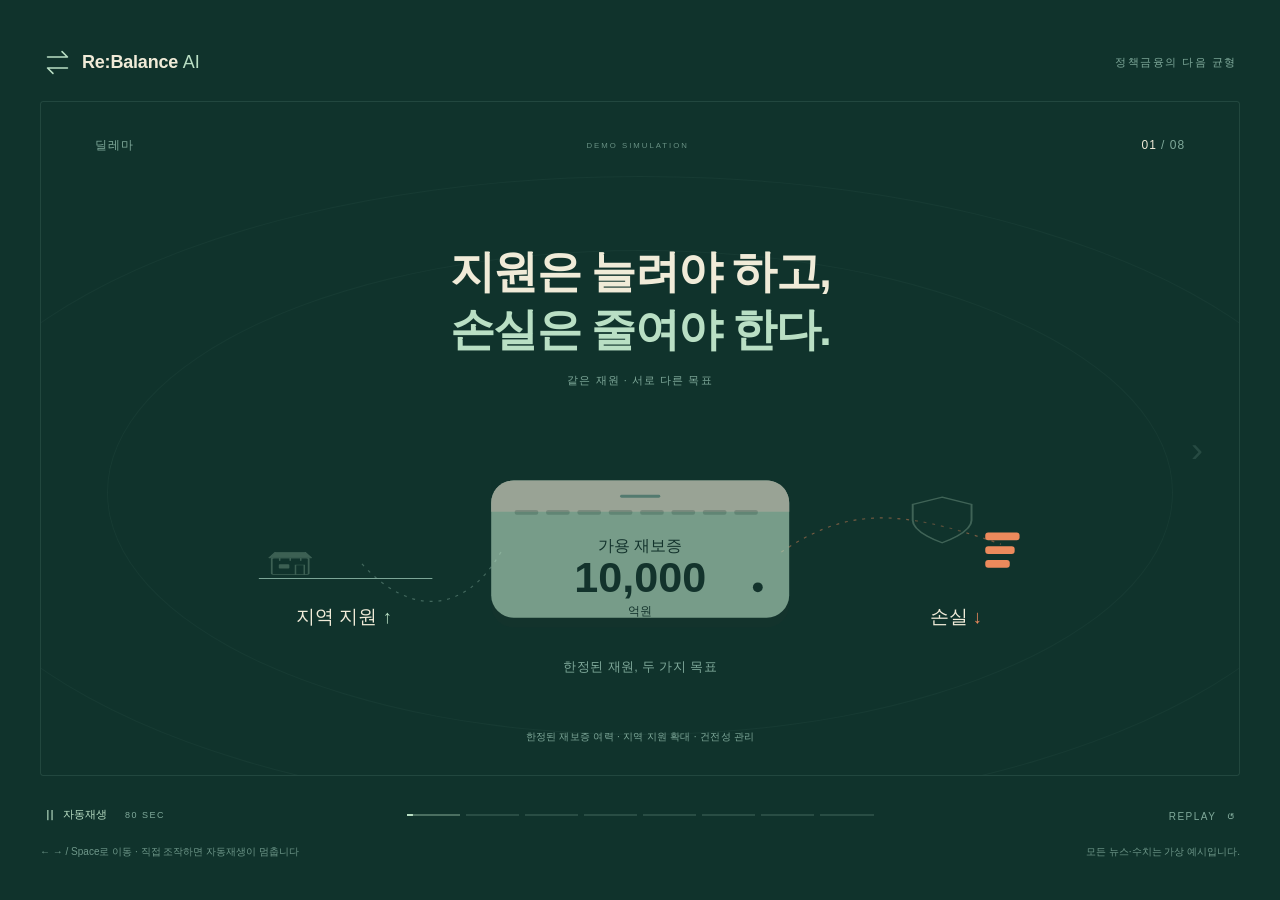
==== commit 7ad45322: "Animate funding, regional flow and news-to-risk transformation" ====
--- a/index.html
+++ b/index.html
@@ -233,6 +233,68 @@
 .closing-choice { font-size: 1cqw; color: var(--cream); margin-top: 2cqw; }
 .closing-replay { font-size: .8cqw; color: var(--mint); padding: .7cqw 1cqw; letter-spacing: .13em; }
 
+/* The first three chapters use a continuous SVG story timeline. Coordinates,
+   shape changes and word extraction are driven by app.js, including mobile. */
+.story-art { margin-top: 1.4cqw; }
+.story-svg { display: block; width: 100%; height: 100%; overflow: visible; pointer-events: none; }
+.story-svg text { font-family: inherit; }
+.story-path { fill: none; stroke: var(--muted); stroke-width: 1.2; stroke-dasharray: 3 6; opacity: .45; }
+.story-path-risk { stroke: var(--risk); }
+.story-path-return { stroke: var(--mint); opacity: 0; }
+.store-roof { fill: var(--mint); stroke: var(--mint); stroke-width: 2; }
+.store-body { fill: var(--background); stroke: var(--mint); stroke-width: 2; }
+.store-detail { fill: none; stroke: var(--mint); stroke-width: 1.7; stroke-linecap: round; }
+.store-window { fill: var(--mint); }
+.store-ground { fill: none; stroke: var(--muted); stroke-width: 1; }
+.story-store { opacity: 0; }
+.story-pool-label { fill: var(--dark); font-size: 16px; text-anchor: middle; }
+.story-pool-value { fill: var(--dark); font-size: 44px; font-weight: 700; text-anchor: middle; font-variant-numeric: tabular-nums; }
+.story-pool-unit { fill: var(--dark); font-size: 12px; text-anchor: middle; }
+.reserve-unit { fill: var(--dark); opacity: .22; }
+.story-shield { fill: var(--background); stroke: var(--mint); stroke-width: 2; }
+.story-shield-check { fill: none; stroke: var(--mint); stroke-width: 2.5; stroke-linecap: round; stroke-linejoin: round; }
+.loss-unit { fill: var(--risk); }
+.resource-token { fill: var(--gold); stroke: var(--background); stroke-width: 1.5; opacity: 0; }
+.loss-token { fill: var(--risk); opacity: 0; }
+.return-token { fill: var(--mint); opacity: 0; }
+.story-goal { fill: var(--cream); font-size: 19px; font-weight: 500; text-anchor: middle; }
+.story-mint { fill: var(--mint); }
+.story-orange { fill: var(--risk); }
+.story-caption { fill: var(--muted); font-size: 13px; text-anchor: middle; letter-spacing: .03em; }
+.minor-region { fill: var(--muted); opacity: .28; }
+.flow-region-dot { fill: var(--muted); transition: fill 900ms var(--ease); }
+.flow-region-ring { fill: none; stroke: var(--mint); stroke-width: 1.2; opacity: .18; transition: stroke 900ms var(--ease); }
+.flow-region-label { fill: var(--cream); font-size: 23px; text-anchor: middle; }
+.flow-risk-mark { fill: var(--dark); font-size: 19px; font-weight: 700; text-anchor: middle; opacity: 0; }
+.region-flow-trace { fill: none; stroke: var(--mint); stroke-width: 1.8; stroke-linecap: round; }
+.flow-packet { fill: var(--cream); stroke: var(--background); stroke-width: 2; opacity: 0; }
+.flow-packet-tail { fill: var(--mint); opacity: 0; }
+.industry-label { fill: var(--risk); font-size: 14px; text-anchor: middle; }
+.news-sheet { fill: var(--cream); }
+.news-fold { fill: var(--mint); }
+.news-eyebrow { fill: var(--dark); font-size: 13px; letter-spacing: .02em; }
+.news-headline { fill: var(--dark); font-size: 24px; font-weight: 650; }
+.news-body { fill: var(--dark); font-size: 15px; }
+.news-rule { fill: none; stroke: var(--muted); stroke-width: 1; }
+.news-scan { fill: var(--mint); opacity: 0; }
+.news-scan-edge { fill: none; stroke: var(--muted); stroke-width: 1.2; opacity: 0; }
+.extraction-gate { fill: none; stroke: var(--muted); stroke-width: 1.5; opacity: 0; }
+.extraction-gate text { fill: var(--muted); stroke: none; font-size: 12px; text-anchor: middle; }
+.risk-record-row { opacity: 0; }
+.risk-record-label { fill: var(--muted); font-size: 16px; }
+.risk-record-value { fill: var(--cream); font-size: 19px; font-weight: 500; opacity: 0; }
+.risk-record-row[data-risk-row="4"] .risk-record-value { font-size: 16px; }
+.risk-record-warning { fill: var(--risk); }
+.risk-record-rule { fill: none; stroke: var(--muted); stroke-width: .7; opacity: .25; }
+.extracted-word { opacity: 0; }
+.extracted-word rect { fill: var(--mint); }
+.extracted-word text { fill: var(--dark); font-size: 18px; font-weight: 600; }
+.extraction-verified { fill: none; stroke: var(--mint); stroke-width: 2; stroke-linecap: round; stroke-linejoin: round; opacity: 0; }
+.event-seal { opacity: 0; }
+.event-seal circle { fill: none; stroke: var(--mint); stroke-width: 1.5; }
+.event-seal path { fill: none; stroke: var(--mint); stroke-width: 2; stroke-linecap: round; stroke-linejoin: round; }
+.event-seal text { fill: var(--mint); font-size: 19px; text-anchor: middle; }
+
 @keyframes scene-enter { from { opacity: 0; transform: translateY(10px); } to { opacity: 1; transform: translateY(0); } }
 @keyframes scene-leave { to { opacity: 0; transform: translateY(-8px); } }
 @keyframes reveal { from { opacity: 0; transform: translateY(12px) scale(.98); } to { opacity: 1; transform: translateY(0) scale(1); } }
@@ -265,6 +327,18 @@
   .scene-kicker { font-size: 2.1cqw; margin-top: 1.1cqw; }
   .stage-subtitle { bottom: 3.7%; left: 7%; right: 7%; font-size: max(8px, 1.9cqw); letter-spacing: 0; }
   .scene-art { margin-top: 1.5cqw; }
+  .story-art { margin-top: 1.2cqw; }
+  .dilemma-story { margin-top: .5cqw; }
+  .story-caption { font-size: 16px; }
+  .story-goal { font-size: 23px; }
+  .story-pool-label { font-size: 20px; }
+  .story-pool-unit { font-size: 16px; }
+  .story-pool-value { font-size: 50px; }
+  .flow-region-label { font-size: 27px; }
+  .news-eyebrow { font-size: 15px; }
+  .risk-record-label { font-size: 22px; }
+  .risk-record-value { font-size: 23px; }
+  .risk-record-row[data-risk-row="4"] .risk-record-value { font-size: 20px; }
   .pool { width: 25cqw; }
   .pool-label { font-size: 2cqw; }
   .pool-value { font-size: 4cqw; margin-top: .3cqw; }
@@ -520,6 +594,7 @@
 const formatter = new Intl.NumberFormat("ko-KR");
 const sceneTimers = new Set();
 const numberAnimations = new Map();
+let storyMotion = null;
 
 function icon(name, className = "") {
   return `<svg class="icon ${className}" aria-hidden="true"><use href="#icon-${name}"/></svg>`;
@@ -542,52 +617,97 @@
 
 function dilemmaScene(scene) {
   return `${titleMarkup(scene)}<p class="scene-kicker reveal" style="--delay:700ms">같은 재원 · 서로 다른 목표</p>
-    <div class="scene-art dilemma-art">
-      <div class="goal reveal" style="--delay:1500ms">${icon("bank")}<p>지역 지원</p><span class="up">↑</span></div>
-      <div class="goal-line left reveal" style="--delay:1900ms" aria-hidden="true"></div>
-      <div class="reveal" style="--delay:1000ms">${poolMarkup("capacity", DEMO_DATA.availableGuarantee)}</div>
-      <div class="goal-line right reveal" style="--delay:1900ms" aria-hidden="true"></div>
-      <div class="goal reveal" style="--delay:1750ms">${icon("shield")}<p>건전성 관리</p><span class="up">↑</span></div>
-      <div class="capacity-note reveal" style="--delay:4500ms">여력은 한정되어 있습니다.</div>
+    <div class="scene-art story-art dilemma-story">
+      <svg class="story-svg" viewBox="0 0 900 280" role="img" aria-label="한정된 재보증 풀에서 지역 상점으로 재원이 이동하며 지원이 늘어나고, 방패가 손실 흐름을 차단하며 손실 표시가 줄어드는 개념 애니메이션">
+        <path class="story-path" data-support-path d="M308 150 C270 215 214 215 166 162"/>
+        <path class="story-path story-path-risk" data-loss-path d="M594 150 C660 105 713 105 818 142"/>
+        <path class="story-path story-path-return" data-return-path d="M726 140 C709 225 649 229 596 165"/>
+        <g class="story-stores" data-store-cluster>
+          ${[0, 1, 2].map((i) => `<g transform="translate(${69 + i * 55} 100)"><g data-store="${i}" class="story-store"><path d="M0 24 7 8h34l7 16" class="store-roof"/><rect x="3" y="24" width="42" height="49" rx="3" class="store-body"/><path d="M0 24h48M12 24v8m12-8v8m12-8v8" class="store-detail"/><rect x="11" y="43" width="12" height="12" rx="1" class="store-window"/><path d="M30 73V45h10v28" class="store-detail"/></g></g>`).join("")}
+          <path d="M61 177h177" class="store-ground"/>
+        </g>
+        <g data-pool-graphic>
+          <use href="#object-pool" x="290" y="61" width="320" height="170"/>
+          <text class="story-pool-label" x="450" y="149">가용 재보증</text>
+          <text class="story-pool-value" x="450" y="191" id="capacity" data-value="${DEMO_DATA.availableGuarantee}">${formatter.format(DEMO_DATA.availableGuarantee)}</text>
+          <text class="story-pool-unit" x="450" y="214">억원</text>
+          <g data-reserve-fill>${Array.from({ length: 8 }, (_, i) => `<rect x="${322 + i * 32}" y="107" width="24" height="5" rx="2" class="reserve-unit"/>`).join("")}</g>
+        </g>
+        <g transform="translate(758 94)"><g data-protection-shield><path d="m0 0 30 12v26c0 21-30 37-30 37S-30 59-30 38V12L0 0Z" class="story-shield"/><path d="m-12 35 10 10 17-22" class="story-shield-check"/></g></g>
+        <g data-loss-stack>${[0, 1, 2].map(i => `<rect x="802" y="${130 + i * 14}" width="${35 - i * 5}" height="8" rx="3" class="loss-unit" data-loss-unit="${i}"/>`).join("")}</g>
+        ${[0, 1, 2].map(i => `<circle r="7" class="resource-token" data-resource-token="${i}"/>`).join("")}
+        ${[0, 1].map(i => `<circle r="5" class="loss-token" data-loss-token="${i}"/>`).join("")}
+        <circle r="5" class="return-token" data-return-token/>
+        <text class="story-goal" x="148" y="222">지역 지원 <tspan class="story-mint">↑</tspan></text>
+        <text class="story-goal" x="772" y="222">손실 <tspan class="story-orange">↓</tspan></text>
+        <text class="story-caption" x="450" y="271" data-motion-caption>한정된 재원, 두 가지 목표</text>
+      </svg>
     </div>`;
 }
 
 function signalScene(scene) {
-  // Symbolic regional nodes only: this is deliberately not a geographic map.
-  const names = { 1: "서울", 4: "경기", 8: "전북", 11: "충남", 15: "부산" };
-  const points = Array.from({ length: 17 }, (_, i) => {
-    const angle = Math.PI * (0.12 + (i / 16) * 0.76);
-    return { x: 365 - Math.cos(angle) * 282, y: 72 + Math.sin(angle) * 141 };
-  });
-  const riskPoint = points[8];
-  const nodes = points.map((point, i) => `<g class="reveal" style="--delay:${650 + i * 45}ms">
-    ${i === 8 ? `<circle class="risk-outline" cx="${point.x}" cy="${point.y}" r="17"/>` : ""}
-    <circle class="region-node ${i === 8 ? "region-risk" : ""}" cx="${point.x}" cy="${point.y}" r="${i === 8 ? 10 : 5}"/>
-    ${i === 8 ? `<text class="risk-mark" x="${point.x}" y="${point.y + 5}">!</text>` : ""}
-    ${names[i] ? `<text class="region-name" x="${point.x}" y="${point.y + 33}">${names[i]}</text>` : ""}</g>`).join("");
-  const route = `M 210 105 C 260 112, 285 180, ${riskPoint.x} ${riskPoint.y - 20}`;
-  return `${titleMarkup(scene)}<div class="scene-art signal-art">
-    <svg class="region-network" viewBox="0 0 730 270" role="img" aria-label="17개 지역 노드 중 전북에 위험 신호가 발생해 제조·운송·음식·숙박업으로 영향이 퍼지는 가상 예시">
-      <path class="event-route" d="${route}"/><path class="event-trace" d="${route}"/>
-      <path class="event-route reveal" style="--delay:2400ms" d="M382 204 Q 467 167 555 114 M382 204 Q 480 191 555 155 M382 204 Q 480 216 555 197"/>
-      ${nodes}
+  const regions = [["서울", 90, 169], ["경기", 260, 125], ["전북", 450, 165], ["충남", 640, 125], ["부산", 810, 169]];
+  const route = "M90 169 C135 169 194 125 260 125 S384 165 450 165 S574 125 640 125 S765 169 810 169";
+  return `${titleMarkup(scene)}<div class="scene-art story-art signal-story">
+    <svg class="story-svg" viewBox="0 0 900 300" role="img" aria-label="서울, 경기, 전북, 충남, 부산을 따라 신호가 부드럽게 이동하는 지역 순차 탐색. 전북의 가상 뉴스가 제조·운송·음식·숙박 위험 신호로 연결됩니다. 지역 간 실제 전염 경로를 뜻하지 않는 개념도입니다.">
+      <path class="story-path region-flow-base" d="${route}"/>
+      <path class="region-flow-trace" data-region-path d="${route}"/>
+      ${Array.from({ length: 12 }, (_, i) => `<circle class="minor-region" cx="${108 + i * 61}" cy="${211 + Math.sin(i / 11 * Math.PI) * 25}" r="3"/>`).join("")}
+      ${regions.map(([name, x, y], i) => `<g class="flow-region" data-region="${i}" transform="translate(${x} ${y})"><circle class="flow-region-ring" r="18"/><circle class="flow-region-dot" r="8"/><text class="flow-region-label" y="39">${name}</text>${i === 2 ? '<text class="flow-risk-mark" y="6">!</text>' : ""}</g>`).join("")}
+      <g data-regional-news transform="translate(345 3) scale(.62)">${storyNewsMarkup()}</g>
+      <path class="story-path" data-news-route d="M450 141 C450 146 450 151 450 156"/>
+      <circle r="4" class="loss-token" data-news-signal/>
+      ${[0, 1, 2].map(i => `<g data-industry="${i}"><path class="story-path industry-branch" data-industry-path="${i}" d="M465 172 Q${522 + i * 48} 214 ${585 + i * 87} 241"/><circle class="loss-token" data-industry-token="${i}" r="3"/><text class="industry-label" x="${575 + i * 99}" y="268">${["제조업 ↑", "운송업 ↑", "음식·숙박 ↑"][i]}</text></g>`).join("")}
+      <circle class="flow-packet" r="7" data-flow-packet/>
+      <circle class="flow-packet-tail" r="3" data-flow-tail/>
+      <text class="story-caption" x="450" y="297" data-motion-caption>17개 지역의 경제 신호를 순차 탐색</text>
     </svg>
-    ${newsMarkup("news-small reveal")}
-    <div class="industry-effects"><span class="reveal" style="--delay:2450ms">제조업 <b>↑</b></span><span class="reveal" style="--delay:2700ms">운송업 <b>↑</b></span><span class="reveal" style="--delay:2950ms">음식·숙박 <b>↑</b></span></div>
   </div>`;
+}
+
+function storyNewsMarkup() {
+  return `<path class="news-sheet" data-news-sheet d="M0 0H313L340 27V215Q340 228 327 228H13Q0 228 0 215Z"/>
+    <path class="news-fold" d="M313 0v27h27"/>
+    <g data-news-copy>
+      <text class="news-eyebrow" x="26" y="33">지역 경제 신호 · 가상 뉴스</text>
+      <text class="news-headline" x="26" y="82"><tspan data-keyword="region">${DEMO_DATA.news.region}</tspan><tspan dx="9">주요 제조사업장</tspan></text>
+      <text class="news-headline" x="26" y="119"><tspan data-keyword="duration">${DEMO_DATA.news.months}개월</tspan><tspan dx="15" data-keyword="event">${DEMO_DATA.news.event}</tspan></text>
+      <text class="news-body" x="26" y="158"><tspan data-keyword="direct">제조업</tspan><tspan dx="7">현장 변화</tspan></text>
+      <text class="news-body" x="26" y="184"><tspan data-keyword="secondary">운송 · 음식 · 숙박</tspan><tspan dx="7">영향</tspan></text>
+      <path class="news-rule" d="M26 204h180"/>
+    </g>`;
 }
 
 function extractionScene(scene) {
   const fields = [
     ["지역", DEMO_DATA.news.region], ["Event", DEMO_DATA.news.event], ["지속기간", `${DEMO_DATA.news.months}개월`],
     ["직접 영향", "제조업"], ["2차 영향", "운송 · 음식 · 숙박"], ["Risk", '<span class="risk-value">↑ 위험 신호</span>'],
-    ["Confidence", `${DEMO_DATA.news.confidence}% <span class="check">${icon("check")}</span>`],
+    ["Confidence", `${DEMO_DATA.news.confidence}%`],
   ];
-  return `${titleMarkup(scene)}<div class="scene-art extraction-art">
-    ${newsMarkup("reveal")}
-    <span class="connector reveal" style="--delay:700ms" aria-hidden="true"></span>
-    <dl class="event-fields">${fields.map(([label, value], i) => `<div class="event-field reveal" style="--delay:${1000 + i * 250}ms"><dt>${label}</dt><dd>${value}</dd></div>`).join("")}</dl>
-    <span class="micro-label reveal" style="--delay:2900ms">DEMO SIMULATION</span>
+  const keywords = [
+    { key: "region", value: DEMO_DATA.news.region, from: [123, 103], to: [757, 55], width: 67, row: 0 },
+    { key: "event", value: DEMO_DATA.news.event, from: [214, 140], to: [766, 85], width: 99, row: 1 },
+    { key: "duration", value: `${DEMO_DATA.news.months}개월`, from: [123, 140], to: [757, 115], width: 67, row: 2 },
+    { key: "direct", value: "제조업", from: [118, 179], to: [757, 145], width: 77, row: 3 },
+    { key: "secondary", value: "운송 · 음식 · 숙박", from: [172, 205], to: [790, 175], width: 152, row: 4 },
+  ];
+  return `${titleMarkup(scene)}<div class="scene-art story-art extraction-story">
+    <svg class="story-svg" viewBox="0 0 900 300" role="img" aria-label="가상 뉴스의 군산, 생산중단, 3개월, 제조업, 2차 영향 문구를 스캔하고 추출합니다. 문구가 뉴스에서 분리되어 지역, Event, 지속기간, 영향 변수로 이동하며 Risk Event로 변환됩니다.">
+      <g data-extraction-document transform="translate(280 21)">
+        ${storyNewsMarkup()}
+        <rect class="news-scan" data-news-scan x="13" y="51" width="314" height="32" rx="3"/>
+        <path class="news-scan-edge" data-news-scan-edge d="M13 51h314"/>
+      </g>
+      <path class="story-path extraction-path" data-extraction-path d="M410 145H558"/>
+      <g class="extraction-gate" data-extraction-gate transform="translate(469 129)"><path d="M-20-20h-7v54h7m40-54h7v54h-7"/><path d="M-12 0h24m-12-12v24"/><text y="57">LLM Extraction</text></g>
+      <g data-risk-record>
+        ${fields.map(([label, value], i) => `<g class="risk-record-row" data-risk-row="${i}" transform="translate(577 ${55 + i * 30})"><text class="risk-record-label">${label}</text><text class="risk-record-value ${i === 5 ? "risk-record-warning" : ""}" x="${i === 4 ? 122 : 147}" data-risk-value="${i}">${value.replace(/<[^>]*>/g, "")}</text>${i < 6 ? '<path class="risk-record-rule" d="M0 13h288"/>' : ""}</g>`).join("")}
+        <path class="extraction-verified" data-extraction-check d="m819 232 7 7 15-17"/>
+      </g>
+      ${keywords.map(item => `<g class="extracted-word" data-extracted-word="${item.key}" data-from="${item.from.join(",")}" data-to="${item.to.join(",")}" data-row="${item.row}"><rect x="${-item.width / 2}" y="-17" width="${item.width}" height="31" rx="4"/><text text-anchor="middle" y="5">${item.value}</text></g>`).join("")}
+      <g class="event-seal" data-event-seal transform="translate(244 133)"><circle r="37"/><path d="m-13 0 9 9 18-22"/><text y="65">Risk Event</text></g>
+      <text class="story-caption" x="450" y="292" data-motion-caption>한 장의 뉴스에서 출발합니다.</text>
+    </svg>
   </div>`;
 }
 
@@ -666,6 +786,7 @@
 }
 
 function clearSceneWork() {
+  storyMotion = null;
   sceneTimers.forEach(timer => clearTimeout(timer));
   sceneTimers.clear();
   numberAnimations.forEach(animation => cancelAnimationFrame(animation.frame));
@@ -697,8 +818,215 @@
   animation.frame = requestAnimationFrame(frame);
 }
 
+// Continuous motion explains the idea: funds actually travel, regional signals
+// follow a curve, and words leave a document and become typed risk variables.
+// This timeline is independent of automatic scene navigation. Manual navigation
+// stops autoplay but allows the selected scene's explanation to finish.
+function unit(value) { return Math.max(0, Math.min(1, value)); }
+function progress(time, start, end) {
+  const p = unit((time - start) / (end - start));
+  return p * p * (3 - 2 * p);
+}
+function mix(from, to, p) { return from + (to - from) * p; }
+function opacity(element, value) { if (element) element.style.opacity = String(unit(value)); }
+function pathSampler(path) {
+  const length = path.getTotalLength();
+  return p => path.getPointAtLength(length * unit(p));
+}
+function placeToken(token, point, visibility) {
+  token.setAttribute("cx", point.x);
+  token.setAttribute("cy", point.y);
+  opacity(token, visibility);
+}
+function tokenVisibility(p) { return progress(p, 0, .14) * (1 - progress(p, .82, 1)); }
+function caption(root, text) {
+  const element = root.querySelector("[data-motion-caption]");
+  if (element.textContent !== text) element.textContent = text;
+}
+
+function createDilemmaMotion(root) {
+  const supportPath = pathSampler(root.querySelector("[data-support-path]"));
+  const lossPath = pathSampler(root.querySelector("[data-loss-path]"));
+  const returnPath = pathSampler(root.querySelector("[data-return-path]"));
+  const stores = [...root.querySelectorAll("[data-store]")];
+  const resources = [...root.querySelectorAll("[data-resource-token]")];
+  const losses = [...root.querySelectorAll("[data-loss-token]")];
+  const reserve = [...root.querySelectorAll(".reserve-unit")];
+  const lossUnits = [...root.querySelectorAll("[data-loss-unit]")];
+  const pool = root.querySelector("[data-pool-graphic]");
+  const shield = root.querySelector("[data-protection-shield]");
+  const shieldCheck = root.querySelector(".story-shield-check");
+  const returnToken = root.querySelector("[data-return-token]");
+  const returnLine = root.querySelector("[data-return-path]");
+  const capacity = root.querySelector("#capacity");
+  shieldCheck.style.strokeDasharray = "60";
+  return elapsed => {
+    const t = elapsed / 1000;
+    const support = progress(t, 2.4, 6);
+    const protection = progress(t, 4.3, 6.2);
+    opacity(pool, progress(t, .6, 1.5));
+    stores.forEach((store, i) => {
+      const grown = progress(t, i ? 2.1 + i * 1.3 : .85, i ? 3 + i * 1.3 : 1.65);
+      opacity(store, grown);
+      store.setAttribute("transform", `translate(24 73) scale(${mix(.86, 1, grown)} ${mix(.12, 1, grown)}) translate(-24 -73)`);
+    });
+    resources.forEach((token, i) => {
+      const p = unit((t - (2.2 + i * .8)) / 1.45);
+      placeToken(token, supportPath(progress(p, 0, 1)), tokenVisibility(p));
+    });
+    losses.forEach((token, i) => {
+      const p = unit((t - (2.15 + i * 2.35)) / 1.65);
+      placeToken(token, lossPath(progress(p, 0, 1) * (i ? .67 : 1)), tokenVisibility(p));
+    });
+    const returning = unit((t - 6.15) / 1.65);
+    placeToken(returnToken, returnPath(progress(returning, 0, 1)), tokenVisibility(returning));
+    opacity(returnLine, progress(t, 5.7, 6.3) * .6);
+    opacity(shield, mix(.28, 1, protection));
+    shield.setAttribute("transform", `scale(1 ${mix(.62, 1, protection)})`);
+    shieldCheck.style.strokeDashoffset = String(60 * (1 - protection));
+    const shrinking = progress(t, 5.1, 8);
+    lossUnits.forEach((bar, i) => {
+      bar.setAttribute("width", mix(35 - i * 5, i ? 0 : 10, shrinking));
+      opacity(bar, i ? 1 - shrinking : 1);
+    });
+    reserve.forEach((bar, i) => opacity(bar, i > 5 ? mix(.22, .035, support) : .22));
+    const value = Math.round(mix(DEMO_DATA.availableGuarantee, DEMO_DATA.constrainedGuarantee, support));
+    capacity.textContent = formatter.format(value);
+    capacity.dataset.value = String(value);
+    root.dataset.supportLevel = String(1 + Number(t >= 4.3) + Number(t >= 5.6));
+    root.dataset.lossLevel = String(3 - Number(t >= 6.5) - Number(t >= 8));
+    root.dataset.motionPhase = t < 2.2 ? "resource" : t < 4.5 ? "support" : t < 8 ? "protect" : "balanced";
+    caption(root, t < 2.2 ? "한정된 재원, 두 가지 목표" : t < 4.5 ? "재원이 이동하고, 지역 지원이 늘어납니다." : t < 8 ? "손실 흐름을 막고, 여력을 지킵니다." : "지원은 늘리고, 손실은 줄이고.");
+  };
+}
+
+function createSignalMotion(root) {
+  const line = root.querySelector("[data-region-path]");
+  const sample = pathSampler(line);
+  const length = line.getTotalLength();
+  const regions = [...root.querySelectorAll("[data-region]")];
+  const packet = root.querySelector("[data-flow-packet]");
+  const tail = root.querySelector("[data-flow-tail]");
+  const news = root.querySelector("[data-regional-news]");
+  const newsToken = root.querySelector("[data-news-signal]");
+  const newsSample = pathSampler(root.querySelector("[data-news-route]"));
+  const industries = [...root.querySelectorAll("[data-industry]")].map(group => ({ group, token: group.querySelector("[data-industry-token]"), sample: pathSampler(group.querySelector("[data-industry-path]")) }));
+  const fractions = [0, .237, .5, .763, 1];
+  const names = ["서울", "경기", "전북", "충남", "부산"];
+  line.style.strokeDasharray = String(length);
+  return elapsed => {
+    const t = elapsed / 1000;
+    const leg = Math.max(0, Math.min(3, Math.floor((t - 1.2) / 1.4)));
+    const withinLeg = progress(t, 1.2 + leg * 1.4, 2.6 + leg * 1.4);
+    const p = mix(fractions[leg], fractions[leg + 1], withinLeg);
+    line.style.strokeDashoffset = String(length * (1 - p));
+    opacity(line, progress(t, .7, 1.25) * .75);
+    placeToken(packet, sample(p), progress(t, 1, 1.3) * (1 - progress(t, 7.2, 7.6)));
+    placeToken(tail, sample(Math.max(0, p - .025)), progress(t, 1.2, 1.5) * (1 - progress(t, 7.1, 7.6)) * .7);
+    regions.forEach((region, i) => {
+      const arrived = progress(t, 1.2 + i * 1.4 - .2, 1.2 + i * 1.4 + .35);
+      const focus = Math.sin(Math.PI * unit((t - (1.2 + i * 1.4)) / .9));
+      opacity(region, mix(.35, 1, arrived));
+      region.querySelector(".flow-region-dot").setAttribute("r", 8 + focus * 3);
+      const ring = region.querySelector(".flow-region-ring");
+      ring.setAttribute("r", 18 + focus * 5);
+      opacity(ring, mix(.18, .6, arrived));
+    });
+    const risk = progress(t, 4.2, 5.3);
+    regions[2].querySelector(".flow-region-dot").style.fill = risk > .5 ? "var(--risk)" : "var(--muted)";
+    regions[2].querySelector(".flow-region-ring").style.stroke = risk > .5 ? "var(--risk)" : "var(--mint)";
+    opacity(regions[2].querySelector(".flow-risk-mark"), risk);
+    opacity(news, progress(t, 3.25, 4.15));
+    const newsP = unit((t - 4.1) / 1.2);
+    placeToken(newsToken, newsSample(newsP), tokenVisibility(newsP));
+    industries.forEach((item, i) => {
+      opacity(item.group, progress(t, 5.1 + i * .25, 6 + i * .25));
+      const branchP = unit((t - 5.3 - i * .35) / 1.6);
+      placeToken(item.token, item.sample(progress(branchP, 0, 1)), tokenVisibility(branchP));
+    });
+    const visited = Math.max(0, Math.min(4, Math.floor((t - 1.2) / 1.4)));
+    root.dataset.signalStop = names[visited];
+    root.dataset.motionPhase = t < 4.2 ? "regional-flow" : t < 7.3 ? "risk-detected" : "structured-signal";
+    caption(root, t < 4.2 ? "서울 → 경기 → 전북 → 충남 → 부산 · 순차 탐색" : t < 7.3 ? "전북의 신호를 발견하고, 업종별 영향을 연결합니다." : "17개 지역 신호 탐색 · 위치와 흐름은 개념도");
+  };
+}
+
+function createExtractionMotion(root) {
+  const documentGraphic = root.querySelector("[data-extraction-document]");
+  const copy = root.querySelector("[data-news-copy]");
+  const scan = root.querySelector("[data-news-scan]");
+  const scanEdge = root.querySelector("[data-news-scan-edge]");
+  const gate = root.querySelector("[data-extraction-gate]");
+  const rows = [...root.querySelectorAll("[data-risk-row]")];
+  const check = root.querySelector("[data-extraction-check]");
+  const seal = root.querySelector("[data-event-seal]");
+  const highlightGroup = document.createElementNS("http://www.w3.org/2000/svg", "g");
+  documentGraphic.insertBefore(highlightGroup, copy);
+  const words = [...root.querySelectorAll("[data-extracted-word]")].map(token => {
+    const row = Number(token.dataset.row);
+    const sourceWord = root.querySelector(`[data-keyword="${token.dataset.extractedWord}"]`);
+    const sourceBox = sourceWord.getBBox();
+    const destination = rows[row].querySelector("[data-risk-value]");
+    const destinationBox = destination.getBBox();
+    const highlight = document.createElementNS("http://www.w3.org/2000/svg", "rect");
+    for (const [name, value] of Object.entries({ x: sourceBox.x - 4, y: sourceBox.y - 2, width: sourceBox.width + 8, height: sourceBox.height + 4, rx: 3, fill: "var(--mint)" })) highlight.setAttribute(name, value);
+    highlightGroup.appendChild(highlight);
+    return { token, row, sourceWord, destination, highlight, from: { x: sourceBox.x + sourceBox.width / 2 + 70, y: sourceBox.y + sourceBox.height / 2 + 21 }, to: { x: destinationBox.x + destinationBox.width / 2 + 577, y: destinationBox.y + destinationBox.height / 2 + 55 + row * 30 } };
+  });
+  check.style.strokeDasharray = "45";
+  return elapsed => {
+    const t = elapsed / 1000;
+    const unfolded = progress(t, 1.1, 2.2);
+    const morphed = progress(t, 6.8, 8.4);
+    const x = mix(mix(280, 70, unfolded), 172, morphed);
+    documentGraphic.setAttribute("transform", `translate(${x} ${mix(21, 85, morphed)}) scale(${mix(1, .42, morphed)})`);
+    opacity(documentGraphic, progress(t, .5, 1.1) * (1 - morphed));
+    const scanY = mix(49, 189, progress(t, 1.7, 3.5));
+    scan.setAttribute("y", scanY);
+    scanEdge.setAttribute("d", `M13 ${scanY}h314`);
+    const scanVisible = progress(t, 1.6, 1.9) * (1 - progress(t, 3.5, 3.9));
+    opacity(scan, scanVisible * .45);
+    opacity(scanEdge, scanVisible);
+    opacity(gate, progress(t, 2.1, 2.8) * (1 - progress(t, 7, 8.1)));
+    opacity(root.querySelector("[data-extraction-path]"), progress(t, 2, 2.8) * .45);
+    rows.forEach((row, i) => opacity(row, progress(t, 2.1 + i * .08, 2.7 + i * .08)));
+    let extracted = 0;
+    words.forEach((word, i) => {
+      const start = 2.6 + i * .6;
+      const p = unit((t - start) / 1.55);
+      const eased = progress(p, 0, 1);
+      const q = 1 - eased;
+      // Cubic travel curves converge at the extraction gate before separating
+      // into each destination field. This is the actual text-to-variable action.
+      const wordX = q ** 3 * word.from.x + 3 * q ** 2 * eased * 430 + 3 * q * eased ** 2 * 520 + eased ** 3 * word.to.x;
+      const wordY = q ** 3 * word.from.y + 3 * q ** 2 * eased * 145 + 3 * q * eased ** 2 * 129 + eased ** 3 * word.to.y;
+      word.token.setAttribute("transform", `translate(${wordX} ${wordY}) scale(${mix(1, .94, eased)})`);
+      opacity(word.token, tokenVisibility(p));
+      opacity(word.sourceWord, 1 - .88 * progress(t, start, start + .3));
+      opacity(word.highlight, progress(t, start - .35, start) * .75);
+      opacity(word.destination, progress(t, start + 1.2, start + 1.55));
+      if (p === 1) extracted++;
+    });
+    opacity(rows[5].querySelector("[data-risk-value]"), progress(t, 6.6, 7.3));
+    opacity(rows[6].querySelector("[data-risk-value]"), progress(t, 7, 7.7));
+    const verified = progress(t, 7.3, 8.1);
+    opacity(check, verified);
+    check.style.strokeDashoffset = String(45 * (1 - verified));
+    opacity(seal, progress(t, 7.5, 8.6));
+    seal.setAttribute("transform", `translate(244 133) scale(${mix(.7, 1, progress(t, 7.5, 8.6))})`);
+    root.dataset.extractedCount = String(extracted);
+    root.dataset.motionPhase = t < 1.7 ? "news" : t < 3.5 ? "scan" : t < 6.6 ? "extract" : t < 8.4 ? "compile" : "risk-event";
+    caption(root, t < 1.7 ? "한 장의 뉴스에서 출발합니다." : t < 3.5 ? "문장 속 지역 · 사건 · 기간을 읽습니다." : t < 6.6 ? "핵심 정보가 분리되어 변수로 이동합니다." : t < 8.4 ? "영향과 신뢰도를 연결하고 위험 변수로 변환합니다." : "뉴스 → 구조화된 Risk Event · DEMO SIMULATION");
+  };
+}
+
 function startSceneEffects() {
-  if (state.index === 0) schedule(() => animateNumber("capacity", DEMO_DATA.constrainedGuarantee, { duration: 1900 }), 4300);
+  if (state.index < 3) {
+    const root = elements.host.querySelector(".scene:not(.is-leaving)");
+    const createMotion = [createDilemmaMotion, createSignalMotion, createExtractionMotion][state.index];
+    storyMotion = { elapsed: 0, update: createMotion(root) };
+    storyMotion.update(state.reducedMotion ? 10000 : 0);
+  }
   if (state.index === 3) {
     schedule(() => animateNumber("forecast-demand", DEMO_DATA.forecastDemandGrowth, { decimals: 1, prefix: "+" }), 2150);
     schedule(() => animateNumber("forecast-pd", DEMO_DATA.pd, { decimals: 1 }), 2400);
@@ -760,8 +1088,8 @@
   const stress = DEMO_DATA.stress[state.stress];
   const content = [
     ["같은 재원, 서로 다른 목표", [`지역 지원 확대와 건전성 관리를 함께 고려합니다.`, `가용 재보증 ${formatter.format(DEMO_DATA.availableGuarantee)} → ${formatter.format(DEMO_DATA.constrainedGuarantee)}억원 (가상 예시)`]],
-    ["지역의 변화에서 위험 신호를 발견", [`가상 뉴스: ${DEMO_DATA.news.region} 주요 제조사업장 ${DEMO_DATA.news.months}개월 생산중단`, "전북의 제조업과 운송·음식·숙박업에 영향이 퍼집니다."]],
-    ["뉴스를 구조화된 Risk Event로 변환", [`${DEMO_DATA.news.region} · ${DEMO_DATA.news.event} · ${DEMO_DATA.news.months}개월`, "직접 영향: 제조업 / 2차 영향: 운송·음식·숙박", `추출 신뢰도 ${DEMO_DATA.news.confidence}% (가상 예시)`]],
+    ["지역의 변화에서 위험 신호를 발견", ["서울 → 경기 → 전북 → 충남 → 부산의 지역 신호를 순차 탐색합니다.", `가상 뉴스: ${DEMO_DATA.news.region} 주요 제조사업장 ${DEMO_DATA.news.months}개월 생산중단`, "전북의 제조업과 운송·음식·숙박업에 영향이 퍼집니다. 위치와 탐색 경로는 개념도입니다."]],
+    ["뉴스를 구조화된 Risk Event로 변환", ["기사 속 단어를 읽고, 분리하고, 각각의 위험 변수로 옮깁니다.", `${DEMO_DATA.news.region} · ${DEMO_DATA.news.event} · ${DEMO_DATA.news.months}개월`, "직접 영향: 제조업 / 2차 영향: 운송·음식·숙박", `추출 신뢰도 ${DEMO_DATA.news.confidence}% (가상 예시)`]],
     ["Forecast Engine의 가상 예측", [`3개월 보증수요 +${DEMO_DATA.forecastDemandGrowth}% / 예상 PD ${DEMO_DATA.pd}%`, `예상손실 ${DEMO_DATA.expectedLoss}억원 / 예상 회수율 ${DEMO_DATA.recoveryRate}%`]],
     ["정책 언어를 계산 가능한 조건으로", ["비수도권 지원 ≥ 정책 목표", "예상손실 ≤ 기준안 / 건설업 Exposure ≤ 집중 한도", "중저신용 지원 ≥ 기존 수준 / 총 재보증 ≤ 가용 여력"]],
     ["세 가지 대안을 담당자가 선택", [`${formatter.format(DEMO_DATA.scenarios)}개 가상 시나리오 · ${formatter.format(DEMO_DATA.availableGuarantee)}억원 여력`, "안정형: 손실·지원 ↓ / 균형형: 손실·지원 ↔", `지원확대형: 지원·위험 ↑ / 현재 선택: ${PORTFOLIOS[state.portfolio].name}`]],
@@ -890,6 +1218,10 @@
 function tick(now) {
   const delta = Math.max(0, now - state.lastTick);
   state.lastTick = now;
+  if (storyMotion && !document.hidden && !state.reducedMotion) {
+    storyMotion.elapsed = Math.min(storyMotion.elapsed + delta, 10000);
+    storyMotion.update(storyMotion.elapsed);
+  }
   if (state.autoplay && !document.hidden) {
     state.elapsed += delta;
     if (state.elapsed >= SCENES[state.index].duration) {
